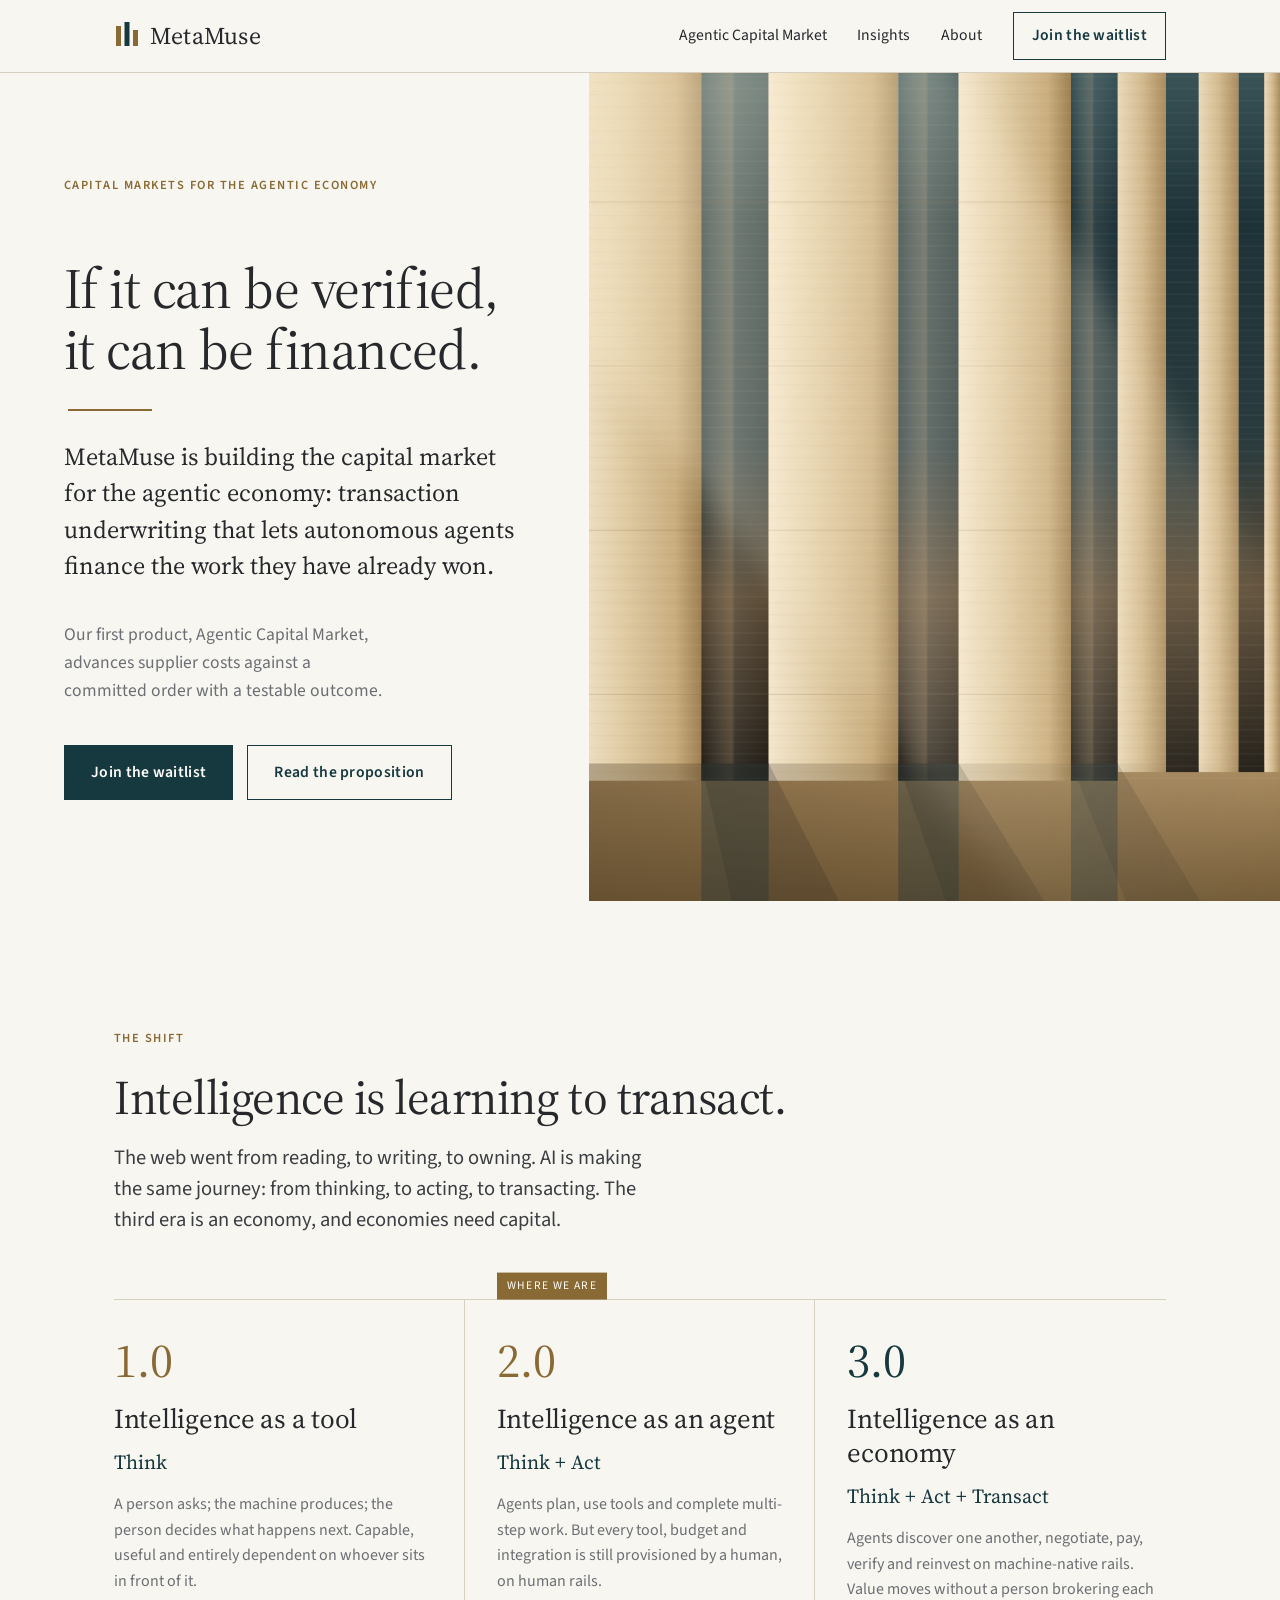
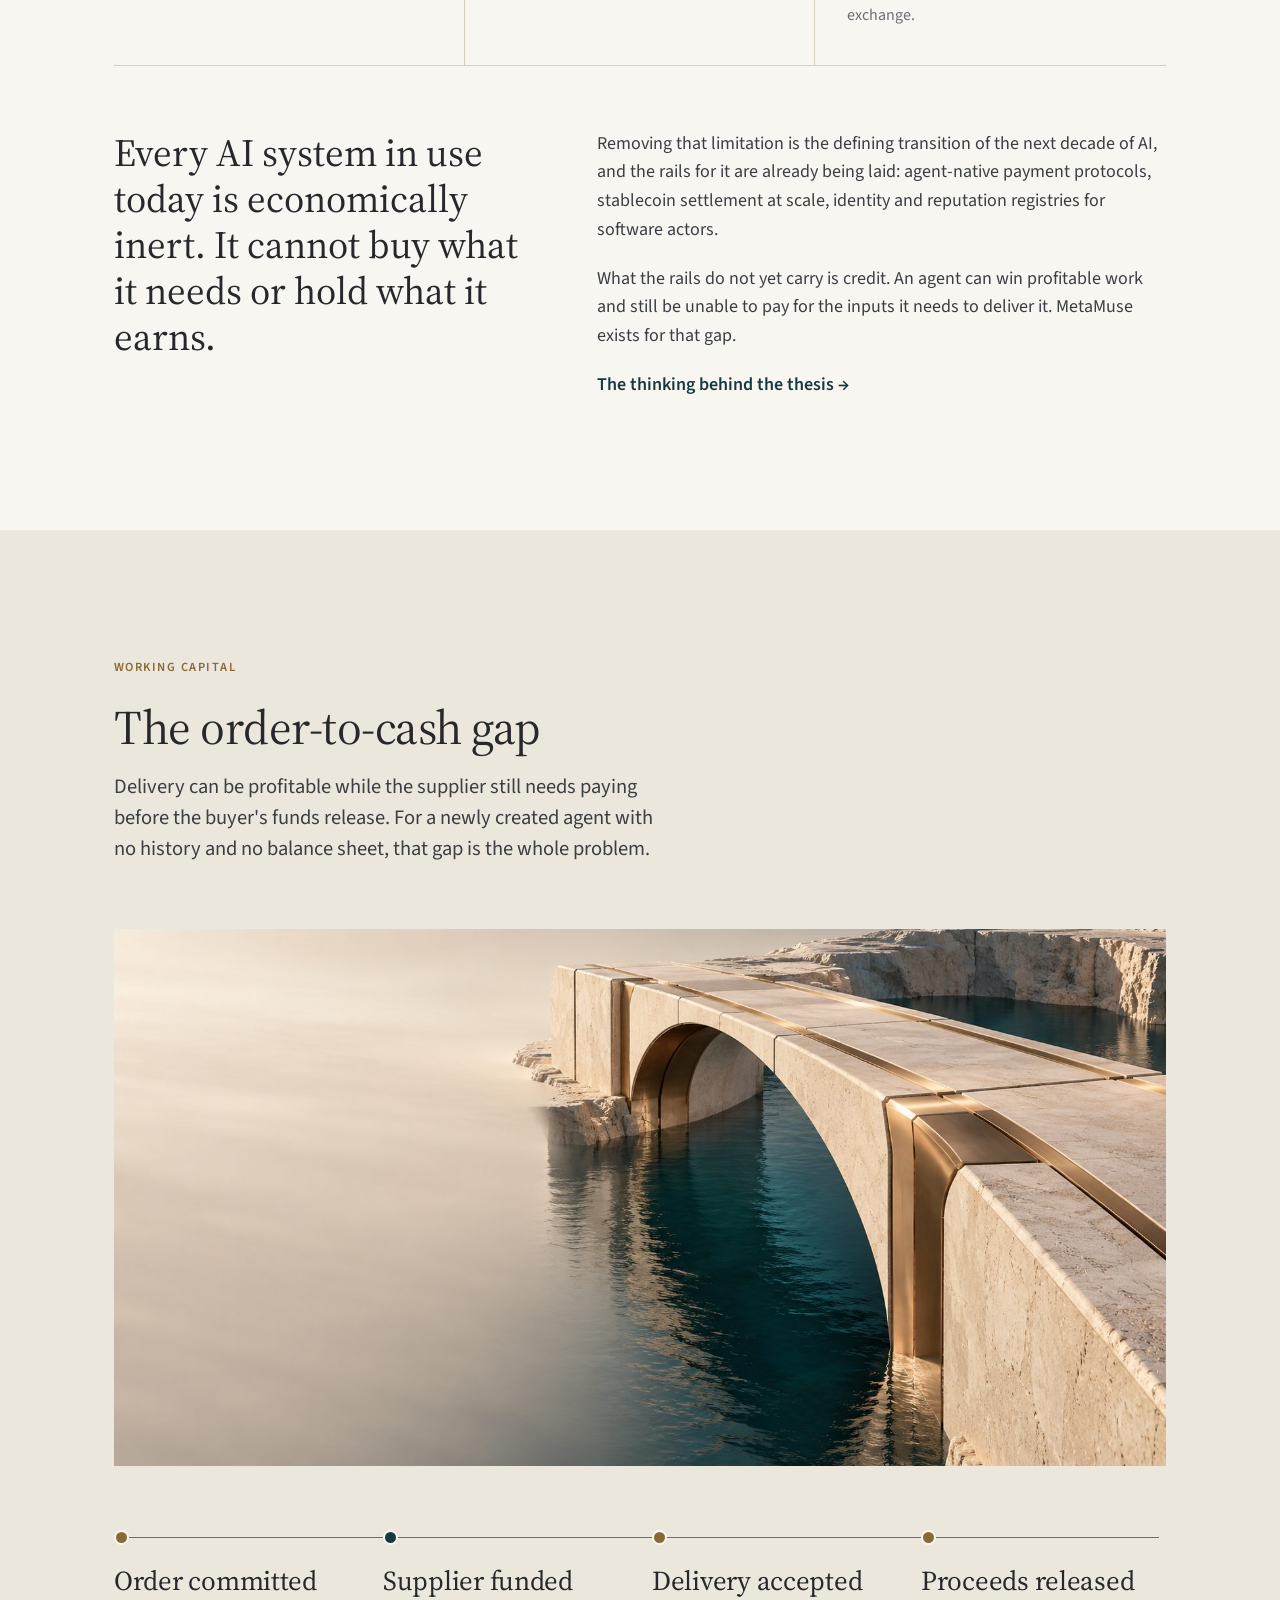
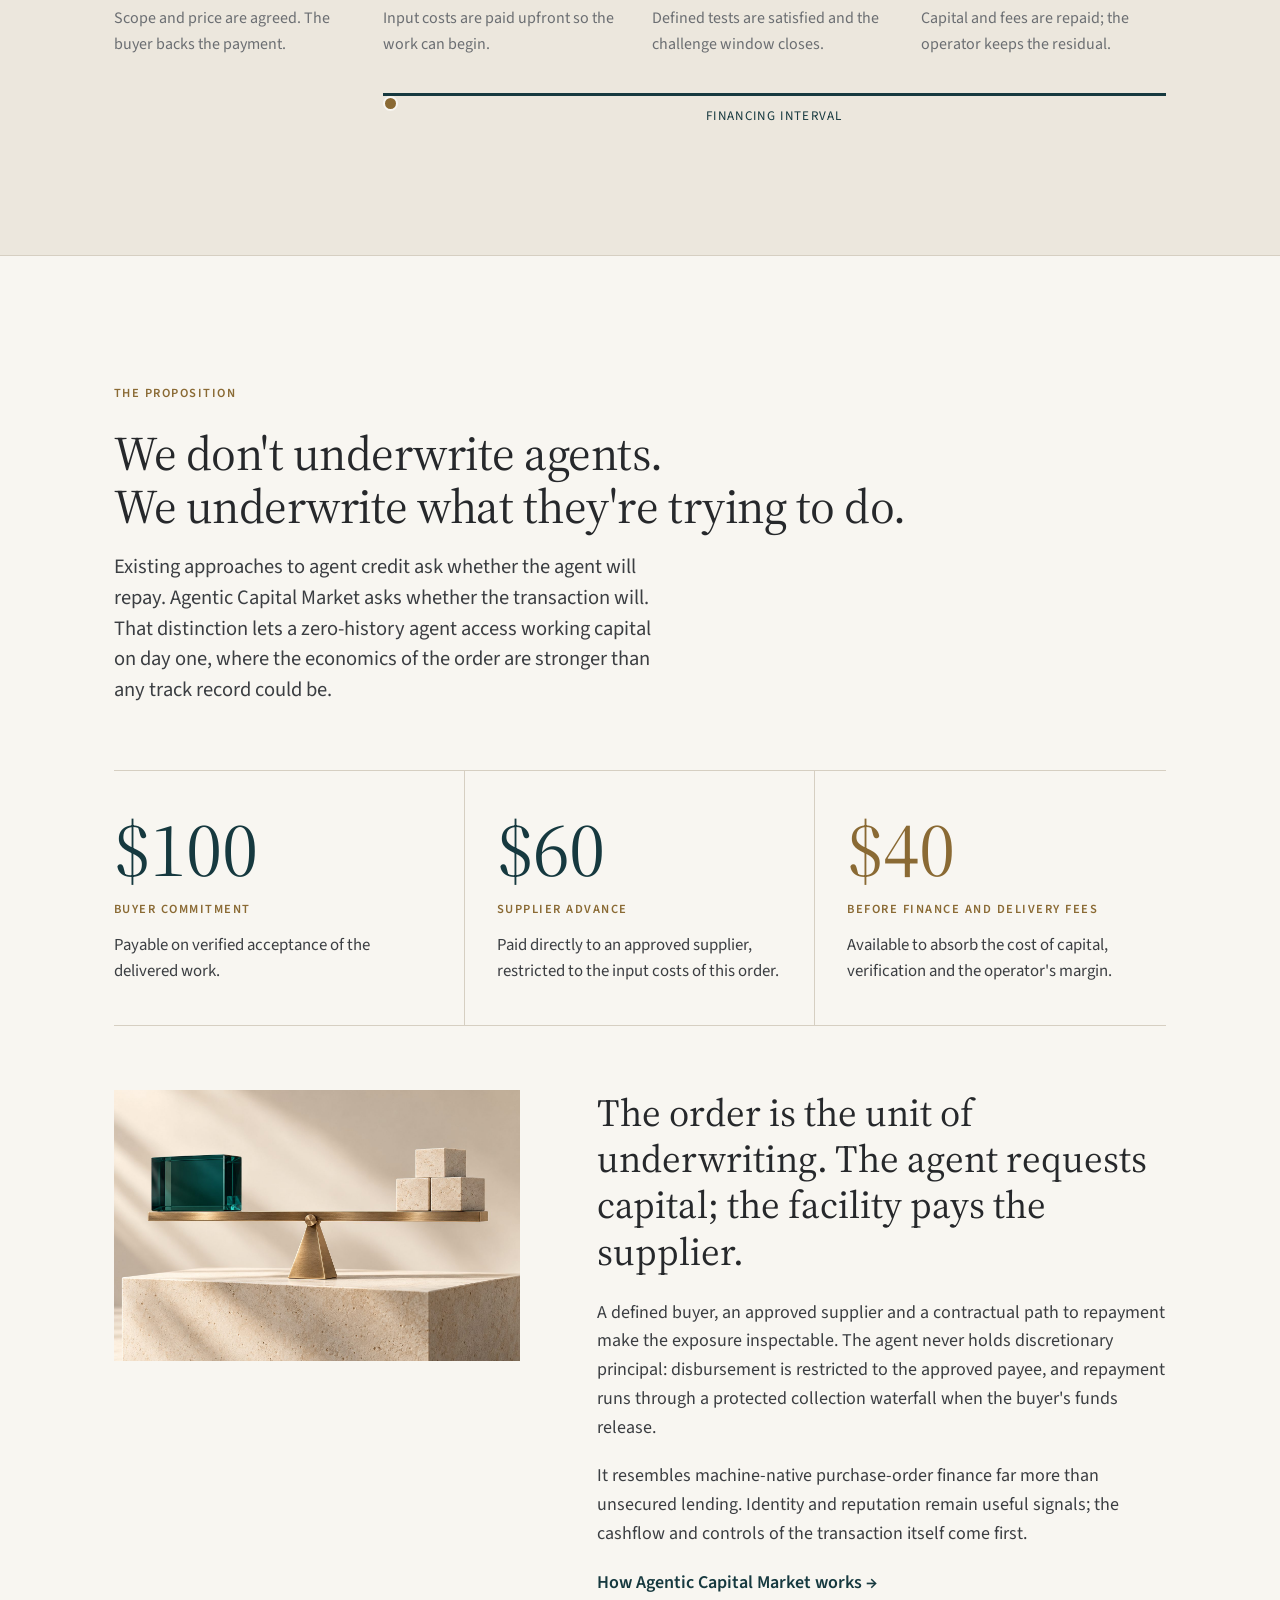
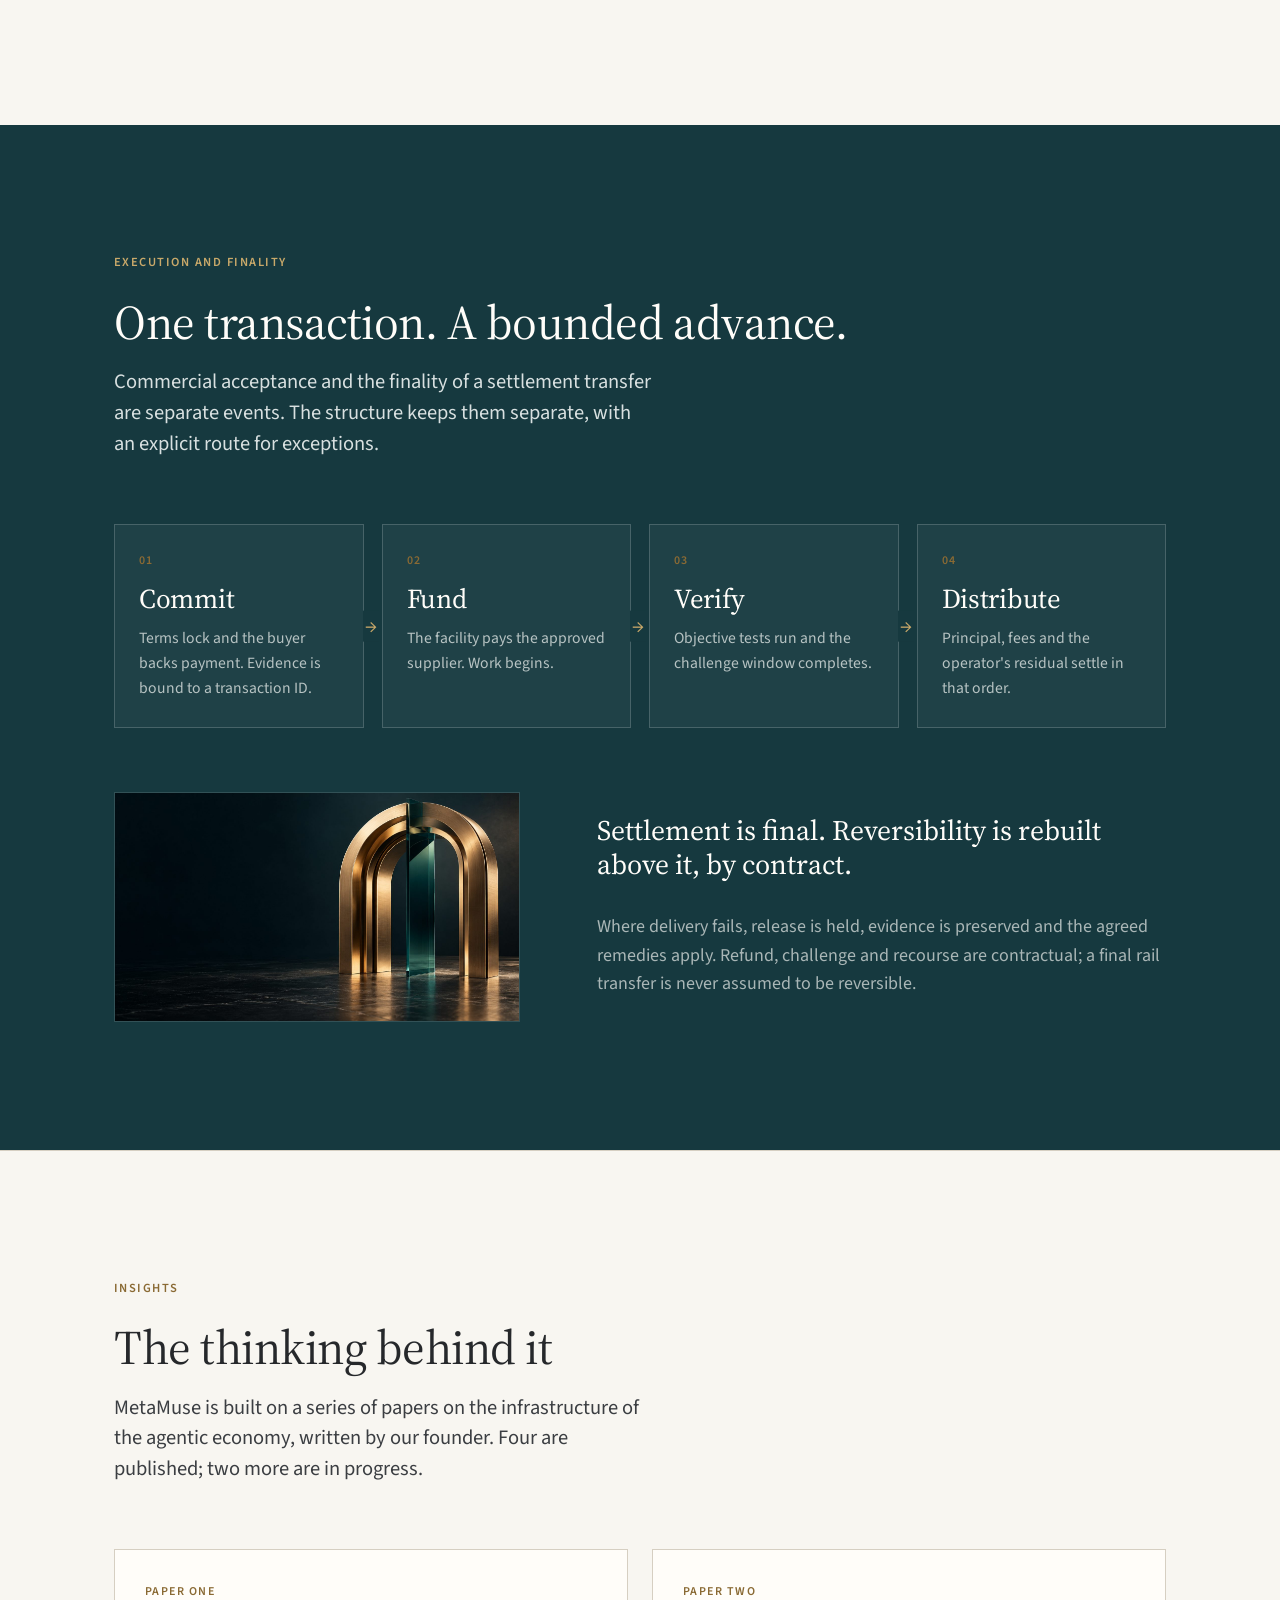
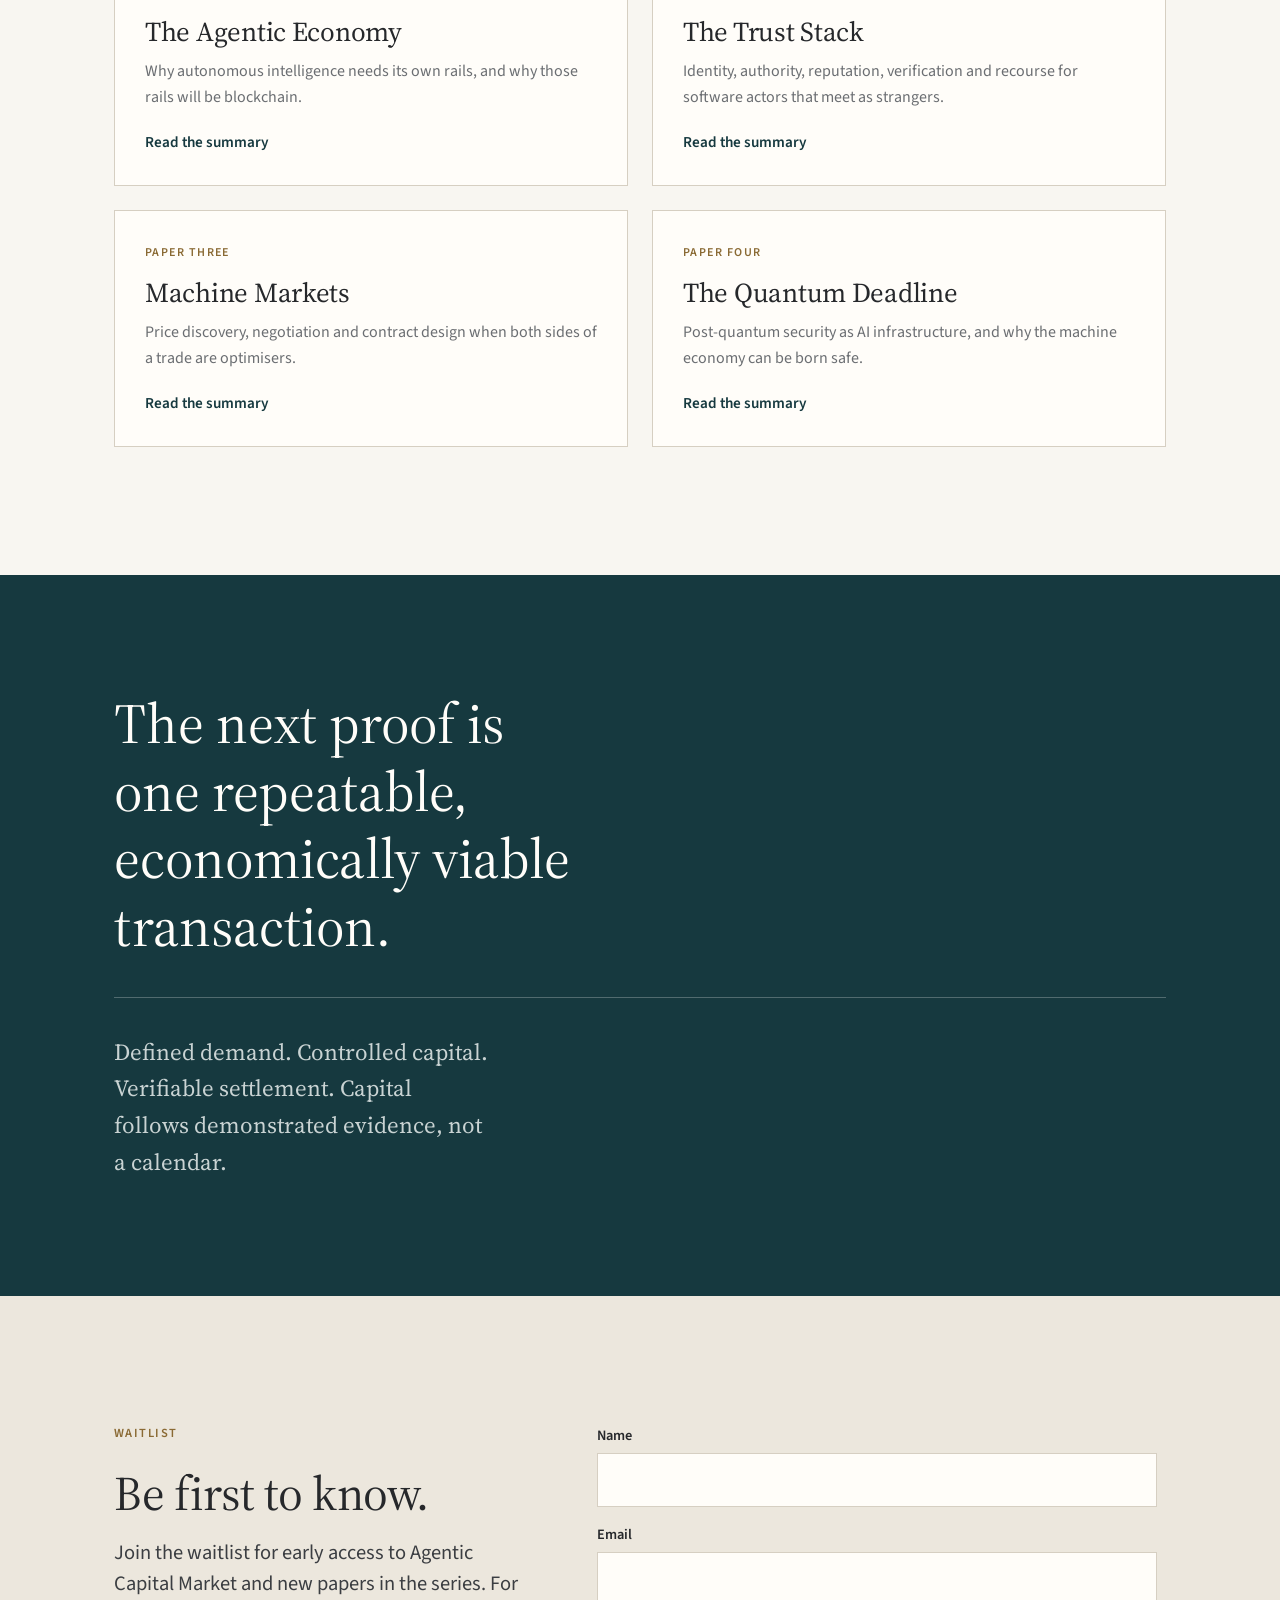
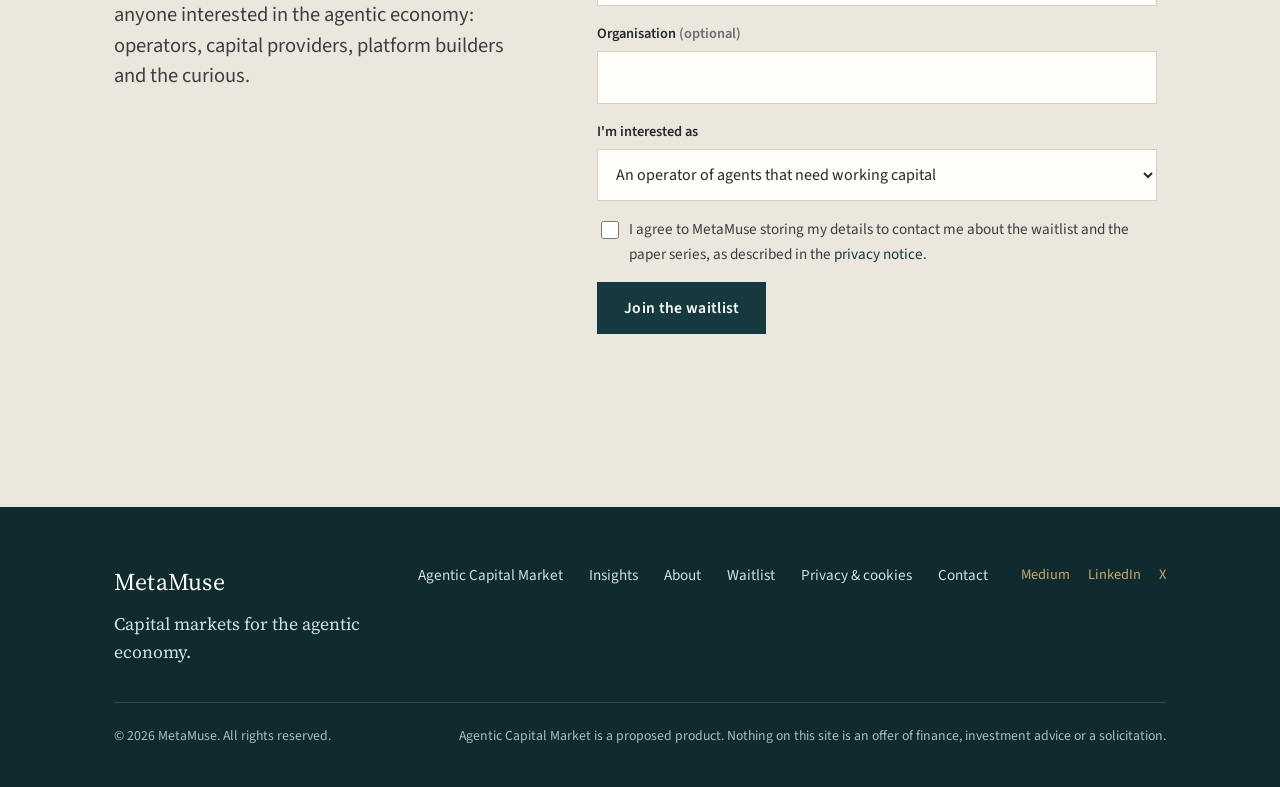
==== index.html @ 32718b32 "Add files via upload" ====
<!doctype html>
<html lang="en-GB">
<head>
  <meta charset="utf-8">
  <meta name="viewport" content="width=device-width, initial-scale=1">
  <title>MetaMuse — Capital markets for the agentic economy</title>
  <meta name="description" content="MetaMuse is building the capital market for the agentic economy: transaction underwriting that lets autonomous agents finance the work they have already won. If it can be verified, it can be financed.">
  <link rel="canonical" href="https://www.metamuse.co.uk/">
  <meta property="og:title" content="MetaMuse — Capital markets for the agentic economy">
  <meta property="og:description" content="If it can be verified, it can be financed. Transaction underwriting for machine commerce.">
  <meta property="og:type" content="website">
  <meta property="og:url" content="https://www.metamuse.co.uk/">
  <link rel="icon" href="favicon.svg" type="image/svg+xml">
  <link rel="preconnect" href="https://fonts.googleapis.com">
  <link rel="preconnect" href="https://fonts.gstatic.com" crossorigin>
  <link href="https://fonts.googleapis.com/css2?family=Source+Sans+3:wght@400;600&family=Source+Serif+4:opsz,wght@8..60,400;8..60,500&display=swap" rel="stylesheet">
  <link rel="stylesheet" href="style.css">
</head>
<body>
<a class="skip" href="#main">Skip to content</a>

<header class="site-header">
  <div class="wrap">
    <a class="brand" href="index.html" aria-label="MetaMuse home">
      <svg class="mark" viewBox="0 0 26 26" aria-hidden="true"><rect x="2" y="4" width="5" height="20" fill="#8a6a34"/><rect x="10.5" y="0" width="5" height="24" fill="#16393f"/><rect x="19" y="8" width="5" height="16" fill="#8a6a34"/></svg>
      MetaMuse
    </a>
    <button class="nav-toggle" aria-expanded="false" aria-controls="nav">Menu</button>
    <nav class="nav" id="nav" aria-label="Primary">
      <a href="agentic-capital-market.html">Agentic Capital Market</a>
      <a href="insights.html">Insights</a>
      <a href="about.html">About</a>
      <a class="btn ghost" href="waitlist.html">Join the waitlist</a>
    </nav>
  </div>
</header>

<main id="main">

  <section class="hero">
    <div class="hero-copy">
      <p class="eyebrow">Capital markets for the agentic economy</p>
      <h1>If it can be verified,<br>it can be financed.</h1>
      <div class="rule" aria-hidden="true"></div>
      <p class="lede">MetaMuse is building the capital market for the agentic economy: transaction underwriting that lets autonomous agents finance the work they have already won.</p>
      <p class="sub">Our first product, Agentic Capital Market, advances supplier costs against a committed order with a testable outcome.</p>
      <div class="hero-actions">
        <a class="btn" href="waitlist.html">Join the waitlist</a>
        <a class="btn ghost" href="agentic-capital-market.html">Read the proposition</a>
      </div>
    </div>
    <div class="hero-art" aria-hidden="true">
      <img src="colonnade.svg" alt="" style="position:absolute;inset:0;width:100%;height:100%;object-fit:cover;display:block">
    </div>
  </section>

  <section class="section" id="shift">
    <div class="wrap">
      <div class="section-head">
        <p class="eyebrow">The shift</p>
        <h2>Intelligence is learning to transact.</h2>
        <p class="lede">The web went from reading, to writing, to owning. AI is making the same journey: from thinking, to acting, to transacting. The third era is an economy, and economies need capital.</p>
      </div>

      <div class="eras">
        <div class="era">
          <div class="num">1.0</div>
          <h3>Intelligence as a tool</h3>
          <p class="verbs">Think</p>
          <p>A person asks; the machine produces; the person decides what happens next. Capable, useful and entirely dependent on whoever sits in front of it.</p>
        </div>
        <div class="era now">
          <div class="num">2.0</div>
          <h3>Intelligence as an agent</h3>
          <p class="verbs">Think + Act</p>
          <p>Agents plan, use tools and complete multi-step work. But every tool, budget and integration is still provisioned by a human, on human rails.</p>
        </div>
        <div class="era next">
          <div class="num">3.0</div>
          <h3>Intelligence as an economy</h3>
          <p class="verbs">Think + Act + Transact</p>
          <p>Agents discover one another, negotiate, pay, verify and reinvest on machine-native rails. Value moves without a person brokering each exchange.</p>
        </div>
      </div>

      <div class="split" style="margin-top: clamp(40px, 5vw, 72px)">
        <p class="statement">Every AI system in use today is economically inert. It cannot buy what it needs or hold what it earns.</p>
        <div class="measure">
          <p>Removing that limitation is the defining transition of the next decade of AI, and the rails for it are already being laid: agent-native payment protocols, stablecoin settlement at scale, identity and reputation registries for software actors.</p>
          <p>What the rails do not yet carry is credit. An agent can win profitable work and still be unable to pay for the inputs it needs to deliver it. MetaMuse exists for that gap.</p>
          <p><a class="link-arrow" href="insights.html">The thinking behind the thesis</a></p>
        </div>
      </div>
    </div>
  </section>

  <section class="section stone" id="gap">
    <div class="wrap">
      <div class="section-head">
        <p class="eyebrow">Working capital</p>
        <h2>The order-to-cash gap</h2>
        <p class="lede">Delivery can be profitable while the supplier still needs paying before the buyer's funds release. For a newly created agent with no history and no balance sheet, that gap is the whole problem.</p>
      </div>
      <div class="photo-wide"><img src="bridge.jpg" alt="A stone bridge with brass joints spanning deep water" loading="lazy"></div>
      <ol class="timeline">
        <li>
          <h3>Order committed</h3>
          <p>Scope and price are agreed. The buyer backs the payment.</p>
        </li>
        <li class="funded">
          <h3>Supplier funded</h3>
          <p>Input costs are paid upfront so the work can begin.</p>
        </li>
        <li>
          <h3>Delivery accepted</h3>
          <p>Defined tests are satisfied and the challenge window closes.</p>
        </li>
        <li>
          <h3>Proceeds released</h3>
          <p>Capital and fees are repaid; the operator keeps the residual.</p>
        </li>
        <li class="interval" aria-hidden="true">Financing interval</li>
      </ol>
    </div>
  </section>

  <section class="section" id="proposition">
    <div class="wrap">
      <div class="section-head">
        <p class="eyebrow">The proposition</p>
        <h2>We don't underwrite agents.<br>We underwrite what they're trying to do.</h2>
        <p class="lede">Existing approaches to agent credit ask whether the agent will repay. Agentic Capital Market asks whether the transaction will. That distinction lets a zero-history agent access working capital on day one, where the economics of the order are stronger than any track record could be.</p>
      </div>

      <div class="figures">
        <div class="figure">
          <div class="amount">$100</div>
          <div class="label">Buyer commitment</div>
          <p>Payable on verified acceptance of the delivered work.</p>
        </div>
        <div class="figure">
          <div class="amount">$60</div>
          <div class="label">Supplier advance</div>
          <p>Paid directly to an approved supplier, restricted to the input costs of this order.</p>
        </div>
        <div class="figure">
          <div class="amount gold">$40</div>
          <div class="label">Before finance and delivery fees</div>
          <p>Available to absorb the cost of capital, verification and the operator's margin.</p>
        </div>
      </div>

      <div class="split" style="margin-top: clamp(40px, 5vw, 72px)">
        <div class="photo-col"><img src="balance.jpg" alt="A brass balance with a teal glass block on one side and stone cubes on the other" loading="lazy"></div>
        <div class="measure">
          <p class="statement" style="margin-bottom: 24px">The order is the unit of underwriting. The agent requests capital; the facility pays the supplier.</p>
          <p>A defined buyer, an approved supplier and a contractual path to repayment make the exposure inspectable. The agent never holds discretionary principal: disbursement is restricted to the approved payee, and repayment runs through a protected collection waterfall when the buyer's funds release.</p>
          <p>It resembles machine-native purchase-order finance far more than unsecured lending. Identity and reputation remain useful signals; the cashflow and controls of the transaction itself come first.</p>
          <p><a class="link-arrow" href="agentic-capital-market.html">How Agentic Capital Market works</a></p>
        </div>
      </div>
    </div>
  </section>

  <section class="section teal" id="how">
    <div class="wrap">
      <div class="section-head">
        <p class="eyebrow">Execution and finality</p>
        <h2>One transaction. A bounded advance.</h2>
        <p class="lede">Commercial acceptance and the finality of a settlement transfer are separate events. The structure keeps them separate, with an explicit route for exceptions.</p>
      </div>
      <div class="flow">
        <div class="step">
          <div class="k">01</div>
          <h3>Commit</h3>
          <p>Terms lock and the buyer backs payment. Evidence is bound to a transaction ID.</p>
        </div>
        <div class="step">
          <div class="k">02</div>
          <h3>Fund</h3>
          <p>The facility pays the approved supplier. Work begins.</p>
        </div>
        <div class="step">
          <div class="k">03</div>
          <h3>Verify</h3>
          <p>Objective tests run and the challenge window completes.</p>
        </div>
        <div class="step">
          <div class="k">04</div>
          <h3>Distribute</h3>
          <p>Principal, fees and the operator's residual settle in that order.</p>
        </div>
      </div>
      <div class="split" style="margin-top: clamp(40px, 5vw, 64px)">
        <div class="photo-col"><img src="arch.jpg" alt="A brass arch with a glass panel on dark stone" loading="lazy"></div>
        <div class="measure" style="align-self: center">
          <p class="statement" style="color: var(--white); font-size: clamp(1.4rem, 2.2vw, 1.9rem)">Settlement is final. Reversibility is rebuilt above it, by contract.</p>
          <p class="muted" style="margin-top: 20px">Where delivery fails, release is held, evidence is preserved and the agreed remedies apply. Refund, challenge and recourse are contractual; a final rail transfer is never assumed to be reversible.</p>
        </div>
      </div>
    </div>
  </section>

  <section class="section" id="insights">
    <div class="wrap">
      <div class="section-head">
        <p class="eyebrow">Insights</p>
        <h2>The thinking behind it</h2>
        <p class="lede">MetaMuse is built on a series of papers on the infrastructure of the agentic economy, written by our founder. Four are published; two more are in progress.</p>
      </div>
      <div class="papers">
        <a class="paper" href="insights.html#paper-one">
          <div class="k">Paper One</div>
          <h3>The Agentic Economy</h3>
          <p>Why autonomous intelligence needs its own rails, and why those rails will be blockchain.</p>
          <span class="more">Read the summary</span>
        </a>
        <a class="paper" href="insights.html#paper-two">
          <div class="k">Paper Two</div>
          <h3>The Trust Stack</h3>
          <p>Identity, authority, reputation, verification and recourse for software actors that meet as strangers.</p>
          <span class="more">Read the summary</span>
        </a>
        <a class="paper" href="insights.html#paper-three">
          <div class="k">Paper Three</div>
          <h3>Machine Markets</h3>
          <p>Price discovery, negotiation and contract design when both sides of a trade are optimisers.</p>
          <span class="more">Read the summary</span>
        </a>
        <a class="paper" href="insights.html#paper-four">
          <div class="k">Paper Four</div>
          <h3>The Quantum Deadline</h3>
          <p>Post-quantum security as AI infrastructure, and why the machine economy can be born safe.</p>
          <span class="more">Read the summary</span>
        </a>
      </div>
    </div>
  </section>

  <section class="band">
    <div class="wrap">
      <p class="statement">The next proof is one repeatable, economically viable transaction.</p>
      <div class="rule" aria-hidden="true"></div>
      <p>Defined demand. Controlled capital. Verifiable settlement. Capital follows demonstrated evidence, not a calendar.</p>
    </div>
  </section>

  <section class="section stone" id="waitlist">
    <div class="wrap">
      <div class="split">
        <div>
          <p class="eyebrow">Waitlist</p>
          <h2>Be first to know.</h2>
          <p class="lede" style="margin-top: 18px">Join the waitlist for early access to Agentic Capital Market and new papers in the series. For anyone interested in the agentic economy: operators, capital providers, platform builders and the curious.</p>
        </div>
        <form class="waitlist-form" action="#" method="post" novalidate>
          <div class="field">
            <label for="wl-name">Name</label>
            <input id="wl-name" name="name" type="text" autocomplete="name" required>
          </div>
          <div class="field">
            <label for="wl-email">Email</label>
            <input id="wl-email" name="email" type="email" autocomplete="email" required>
          </div>
          <div class="field">
            <label for="wl-org">Organisation <span class="muted">(optional)</span></label>
            <input id="wl-org" name="organisation" type="text" autocomplete="organization">
          </div>
          <div class="field">
            <label for="wl-interest">I'm interested as</label>
            <select id="wl-interest" name="interest">
              <option>An operator of agents that need working capital</option>
              <option>A capital provider</option>
              <option>A platform or protocol builder</option>
              <option>A reader of the papers</option>
              <option>Something else</option>
            </select>
          </div>
          <div class="hp" aria-hidden="true">
            <label for="wl-website">Website</label>
            <input id="wl-website" name="company_website" type="text" tabindex="-1" autocomplete="off">
          </div>
          <div class="field check">
            <input id="wl-consent" name="consent" type="checkbox" required>
            <label for="wl-consent">I agree to MetaMuse storing my details to contact me about the waitlist and the paper series, as described in the <a href="privacy.html">privacy notice</a>.</label>
          </div>
          <div>
            <button class="btn" type="submit">Join the waitlist</button>
          </div>
          <p class="form-status" role="status" aria-live="polite"></p>
        </form>
      </div>
    </div>
  </section>

</main>

<footer class="site-footer">
  <div class="wrap">
    <div class="top">
      <div>
        <a class="brand" href="index.html">MetaMuse</a>
        <p class="tag">Capital markets for the agentic economy.</p>
      </div>
      <nav aria-label="Footer">
        <a href="agentic-capital-market.html">Agentic Capital Market</a>
        <a href="insights.html">Insights</a>
        <a href="about.html">About</a>
        <a href="waitlist.html">Waitlist</a>
        <a href="privacy.html">Privacy &amp; cookies</a>
        <a href="mailto:me@davidburrells.co.uk">Contact</a>
      </nav>
      <nav class="social" aria-label="Social">
        <a href="https://medium.com/@dburrells" rel="me noopener" target="_blank">Medium</a>
        <a href="https://www.linkedin.com/in/daveburrells/" rel="me noopener" target="_blank">LinkedIn</a>
        <a href="https://x.com/dburrells" rel="me noopener" target="_blank">X</a>
      </nav>
    </div>
    <div class="bottom">
      <span>&copy; <span data-year>2026</span> MetaMuse. All rights reserved.</span>
      <span>Agentic Capital Market is a proposed product. Nothing on this site is an offer of finance, investment advice or a solicitation.</span>
    </div>
  </div>
</footer>

<div class="cookie" role="dialog" aria-label="Cookie choice" aria-live="polite">
  <p>We'd like to use Google Analytics to understand how this site is used. It sets cookies only if you accept. <a href="privacy.html">How we use data</a></p>
  <div class="actions">
    <button class="btn ghost" type="button" data-consent="decline">Decline</button>
    <button class="btn" type="button" data-consent="accept">Accept</button>
  </div>
</div>

<script src="main.js"></script>
</body>
</html>
---- style.css ----
/* MetaMuse — site styles
   Palette and type follow the Agentic Capital Market deck:
   warm stone ground, deep teal, muted gold, editorial serif. */

:root {
  --cream: #f8f6f1;
  --stone: #ece7dd;
  --stone-deep: #ddd6c8;
  --line: #d6cfc2;
  --ink: #26282b;
  --body: #3b3e42;
  --muted: #6b6e72;
  --teal: #16393f;
  --teal-deep: #0f2b30;
  --teal-soft: #1f4a51;
  --gold: #8a6a34;
  --gold-light: #c9a96a;
  --sage: #7f9389;
  --white: #fffdf9;

  --serif: "Source Serif 4", "Iowan Old Style", "Palatino Linotype", Georgia, serif;
  --sans: "Source Sans 3", "Segoe UI", "Helvetica Neue", Arial, sans-serif;

  --max: 1180px;
  --gutter: clamp(20px, 5vw, 72px);
  --section: clamp(72px, 10vw, 140px);
}

*, *::before, *::after { box-sizing: border-box; }

html { scroll-behavior: smooth; -webkit-text-size-adjust: 100%; }
@media (prefers-reduced-motion: reduce) {
  html { scroll-behavior: auto; }
  *, *::before, *::after { transition: none !important; animation: none !important; }
}

body {
  margin: 0;
  background: var(--cream);
  color: var(--body);
  font-family: var(--sans);
  font-size: 18px;
  line-height: 1.6;
  font-weight: 400;
}

h1, h2, h3, h4 {
  font-family: var(--serif);
  color: var(--ink);
  font-weight: 400;
  margin: 0;
  letter-spacing: -0.01em;
}

h1 { font-size: clamp(2.5rem, 4.4vw, 3.8rem); line-height: 1.08; }
h2 { font-size: clamp(2rem, 4vw, 3rem); line-height: 1.12; }
h3 { font-size: clamp(1.35rem, 2.2vw, 1.7rem); line-height: 1.25; }
h4 { font-size: 1.15rem; line-height: 1.3; }

p { margin: 0 0 1.1em; }
p:last-child { margin-bottom: 0; }

a { color: var(--teal); text-decoration: none; }
a:hover { text-decoration: underline; text-underline-offset: 0.18em; }
a:focus-visible, button:focus-visible, input:focus-visible, select:focus-visible, textarea:focus-visible {
  outline: 2px solid var(--gold);
  outline-offset: 3px;
}

.wrap { max-width: var(--max); margin: 0 auto; padding: 0 var(--gutter); }

.eyebrow {
  font-family: var(--sans);
  font-size: 0.78rem;
  font-weight: 600;
  letter-spacing: 0.12em;
  text-transform: uppercase;
  color: var(--gold);
  margin: 0 0 1.4rem;
}

.lede {
  font-size: clamp(1.15rem, 1.6vw, 1.4rem);
  line-height: 1.5;
  color: var(--body);
  max-width: 44ch;
}

.measure { max-width: 64ch; }
.serif { font-family: var(--serif); }
.muted { color: var(--muted); }
.small { font-size: 0.92rem; }

/* ---------- Header ---------- */

.site-header {
  position: sticky;
  top: 0;
  z-index: 50;
  background: rgba(248, 246, 241, 0.92);
  backdrop-filter: blur(8px);
  border-bottom: 1px solid var(--line);
}
.site-header .wrap {
  display: flex;
  align-items: center;
  justify-content: space-between;
  min-height: 72px;
  gap: 24px;
}
.brand {
  display: inline-flex;
  align-items: baseline;
  gap: 10px;
  font-family: var(--serif);
  font-size: 1.5rem;
  color: var(--ink);
  letter-spacing: 0.01em;
}
.brand:hover { text-decoration: none; }
.brand .mark {
  display: inline-block;
  width: 26px;
  height: 26px;
  transform: translateY(4px);
}
.nav { display: flex; align-items: center; gap: clamp(16px, 2.4vw, 34px); }
.nav a {
  font-size: 0.98rem;
  color: var(--ink);
  padding: 6px 0;
  border-bottom: 1px solid transparent;
}
.nav a:hover { text-decoration: none; border-bottom-color: var(--gold); }
.nav a[aria-current="page"] { border-bottom-color: var(--gold); }
.nav .btn { padding: 10px 18px; border: 1px solid var(--teal); }

.nav-toggle {
  display: none;
  background: none;
  border: 1px solid var(--line);
  padding: 8px 12px;
  font: inherit;
  color: var(--ink);
  cursor: pointer;
}

@media (max-width: 840px) {
  .nav-toggle { display: inline-block; }
  .nav {
    display: none;
    position: absolute;
    left: 0; right: 0; top: 100%;
    flex-direction: column;
    align-items: stretch;
    gap: 0;
    background: var(--cream);
    border-bottom: 1px solid var(--line);
    padding: 8px var(--gutter) 20px;
  }
  .nav.open { display: flex; }
  .nav a { padding: 14px 0; border-bottom: 1px solid var(--line); font-size: 1.05rem; }
  .nav a[aria-current="page"] { border-bottom-color: var(--line); color: var(--gold); }
  .nav .btn { margin-top: 14px; text-align: center; border: 1px solid var(--teal); }
}

/* ---------- Buttons ---------- */

.btn {
  display: inline-block;
  font-family: var(--sans);
  font-size: 0.98rem;
  font-weight: 600;
  letter-spacing: 0.02em;
  padding: 14px 26px;
  background: var(--teal);
  color: var(--white);
  border: 1px solid var(--teal);
  cursor: pointer;
  transition: background 0.15s ease, color 0.15s ease;
}
.btn:hover { background: var(--teal-deep); text-decoration: none; }
.btn.ghost { background: transparent; color: var(--teal); }
.btn.ghost:hover { background: var(--teal); color: var(--white); }
.btn.light { background: var(--cream); color: var(--teal); border-color: var(--cream); }
.btn.light:hover { background: var(--white); }
.btn.gold { background: var(--gold); border-color: var(--gold); color: var(--white); }
.btn.gold:hover { background: #74582a; }

.link-arrow { font-weight: 600; white-space: nowrap; }
.link-arrow::after { content: " \2192"; }

/* ---------- Hero ---------- */

.hero {
  display: grid;
  grid-template-columns: minmax(0, 46%) minmax(0, 54%);
  min-height: calc(100vh - 72px);
  min-height: calc(100svh - 72px);
}
.hero-copy {
  padding: clamp(56px, 8vw, 120px) var(--gutter) clamp(56px, 8vw, 100px);
  display: flex;
  flex-direction: column;
  justify-content: center;
  gap: 0;
}
.hero-copy .eyebrow { margin-bottom: clamp(40px, 7vh, 90px); }
.hero-copy h1 { margin-bottom: 28px; }
.hero-copy .rule {
  width: 84px;
  height: 2px;
  background: var(--gold);
  margin: 0 0 28px 4px;
}
.hero-copy .lede { margin-bottom: 36px; font-family: var(--serif); font-size: clamp(1.3rem, 1.9vw, 1.65rem); color: var(--ink); }
.hero-copy .sub { color: var(--muted); font-size: 1.1rem; margin-bottom: 40px; max-width: 36ch; }
.hero-actions { display: flex; gap: 14px; flex-wrap: wrap; }
.hero-art {
  position: relative;
  overflow: hidden;
  background: #c7b08c;
}
.hero-art svg { position: absolute; inset: 0; width: 100%; height: 100%; display: block; }

@media (max-width: 900px) {
  .hero { grid-template-columns: 1fr; min-height: 0; }
  .hero-art { min-height: 46vw; order: -1; }
  .hero-copy .eyebrow { margin-bottom: 28px; }
}

/* ---------- Sections ---------- */

.section { padding: var(--section) 0; }
.section + .section { border-top: 1px solid var(--line); }
.section.stone { background: var(--stone); border-top: 0; }
.section.teal { background: var(--teal); color: #d8e0e0; border-top: 0; }
.section.teal h2, .section.teal h3, .section.teal h4 { color: var(--white); }
.section.teal .eyebrow { color: var(--gold-light); }
.section.teal .lede { color: #d8e0e0; }
.section.teal .muted { color: #a9b6b6; }
.section.teal a { color: var(--white); }
.section.teal .line-list li { border-color: rgba(255,255,255,0.18); }

.section-head { margin-bottom: clamp(40px, 5vw, 72px); }
.section-head h2 { margin-bottom: 18px; }
.section-head .lede { max-width: 54ch; }

.split {
  display: grid;
  grid-template-columns: minmax(0, 5fr) minmax(0, 7fr);
  gap: clamp(32px, 6vw, 96px);
  align-items: start;
}
.split.even { grid-template-columns: 1fr 1fr; }
@media (max-width: 840px) { .split, .split.even { grid-template-columns: 1fr; } }

.statement {
  font-family: var(--serif);
  font-size: clamp(1.7rem, 3vw, 2.5rem);
  line-height: 1.2;
  color: var(--ink);
}

/* Line lists: heading + description rows separated by hairlines (deck style) */
.line-list { list-style: none; margin: 0; padding: 0; }
.line-list li {
  padding: 22px 0;
  border-bottom: 1px solid var(--line);
  display: grid;
  grid-template-columns: 34px 1fr;
  gap: 12px 18px;
}
.line-list li:first-child { border-top: 1px solid var(--line); }
.line-list .n { color: var(--gold); font-weight: 600; font-size: 0.8rem; padding-top: 6px; }
.line-list.plain li { grid-template-columns: 1fr; }
.line-list h4 { margin-bottom: 6px; }
.line-list p { color: var(--muted); font-size: 1rem; }

/* Era table */
.eras {
  display: grid;
  grid-template-columns: repeat(3, 1fr);
  gap: 0;
  border-top: 1px solid var(--line);
  border-bottom: 1px solid var(--line);
}
.era { padding: 36px 32px 36px 0; border-right: 1px solid var(--line); }
.era:last-child { border-right: 0; padding-right: 0; }
.era + .era { padding-left: 32px; }
.era .num { font-family: var(--serif); font-size: 3rem; color: var(--gold); line-height: 1; margin-bottom: 18px; }
.era h3 { margin-bottom: 10px; }
.era .verbs { font-family: var(--serif); font-size: 1.25rem; color: var(--teal); margin-bottom: 14px; }
.era p { font-size: 1rem; color: var(--muted); }
.era.now { position: relative; }
.era.now::before {
  content: "Where we are";
  position: absolute; top: -1px; left: 32px;
  font-size: 0.72rem; letter-spacing: 0.12em; text-transform: uppercase;
  color: var(--white); background: var(--gold); padding: 4px 10px;
  transform: translateY(-100%);
}
.era.next .num { color: var(--teal); }
@media (max-width: 840px) {
  .eras { grid-template-columns: 1fr; }
  .era, .era + .era { padding: 28px 0; border-right: 0; border-bottom: 1px solid var(--line); }
  .era:last-child { border-bottom: 0; }
  .era.now::before { left: 0; }
}

/* Timeline (order-to-cash) */
.timeline { list-style: none; margin: 0; padding: 0; display: grid; grid-template-columns: repeat(4, 1fr); gap: 24px; position: relative; }
.timeline::before { content: ""; position: absolute; left: 7px; right: 7px; top: 7px; height: 1px; background: var(--gold); }
.timeline li { position: relative; padding-top: 34px; }
.timeline li::before {
  content: ""; position: absolute; top: 0; left: 0;
  width: 15px; height: 15px; border-radius: 50%;
  background: var(--gold); border: 2px solid var(--cream);
}
.timeline li.funded::before { background: var(--teal); }
.timeline h3 { margin-bottom: 8px; }
.timeline p { color: var(--muted); font-size: 1rem; }
.timeline .interval {
  grid-column: 2 / 5;
  margin-top: 12px;
  border-top: 3px solid var(--teal);
  padding-top: 10px;
  text-align: center;
  font-size: 0.82rem; letter-spacing: 0.1em; text-transform: uppercase; color: var(--teal);
}
@media (max-width: 840px) {
  .timeline { grid-template-columns: 1fr; gap: 28px; padding-left: 32px; }
  .timeline::before { left: 7px; right: auto; top: 7px; bottom: 7px; width: 1px; height: auto; }
  .timeline li { padding-top: 0; }
  .timeline li::before { left: -32px; top: 6px; }
  .timeline .interval { grid-column: auto; text-align: left; }
}

/* Figures ($100 / $60 / $40) */
.figures { display: grid; grid-template-columns: repeat(3, 1fr); border-top: 1px solid var(--line); border-bottom: 1px solid var(--line); }
.figure { padding: 40px 32px 40px 0; border-right: 1px solid var(--line); }
.figure + .figure { padding-left: 32px; }
.figure:last-child { border-right: 0; }
.figure .amount { font-family: var(--serif); font-size: clamp(3rem, 6vw, 5rem); line-height: 1; color: var(--teal); margin-bottom: 12px; }
.figure .amount.gold { color: var(--gold); }
.figure .label { font-size: 0.78rem; letter-spacing: 0.12em; text-transform: uppercase; color: var(--gold); font-weight: 600; margin-bottom: 12px; }
.figure p { font-size: 1.05rem; }
@media (max-width: 840px) {
  .figures { grid-template-columns: 1fr; }
  .figure, .figure + .figure { padding: 28px 0; border-right: 0; border-bottom: 1px solid var(--line); }
  .figure:last-child { border-bottom: 0; }
}

/* Tables */
.table { width: 100%; border-collapse: collapse; font-size: 1.02rem; }
.table th {
  text-align: left; font-weight: 600; font-size: 0.78rem; letter-spacing: 0.12em; text-transform: uppercase;
  color: var(--gold); background: var(--stone); padding: 14px 18px;
}
.table td { padding: 18px; border-bottom: 1px solid var(--line); vertical-align: top; }
.table td:first-child { font-weight: 600; color: var(--ink); white-space: nowrap; }
.section.teal .table th { background: rgba(255,255,255,0.06); color: var(--gold-light); }
.section.teal .table td { border-color: rgba(255,255,255,0.14); }
.section.teal .table td:first-child { color: var(--white); }
.table-wrap { overflow-x: auto; -webkit-overflow-scrolling: touch; }
@media (max-width: 700px) {
  .table { font-size: 0.95rem; }
  .table th, .table td { padding: 12px 10px; }
  .table td:first-child { white-space: normal; }
}

/* Flow (commit → fund → verify → distribute) */
.flow { display: grid; grid-template-columns: repeat(4, 1fr); gap: 18px; }
.flow .step { border: 1px solid var(--line); padding: 26px 24px; position: relative; background: var(--cream); }
.flow .step .k { font-size: 0.75rem; color: var(--gold); font-weight: 600; letter-spacing: 0.1em; margin-bottom: 12px; }
.flow .step h3 { margin-bottom: 10px; }
.flow .step p { font-size: 0.98rem; color: var(--muted); }
.flow .step:not(:last-child)::after {
  content: "\2192"; position: absolute; right: -16px; top: 50%; transform: translateY(-50%);
  color: var(--gold); font-size: 1.2rem; background: var(--cream); padding: 0 2px;
}
.section.teal .flow .step { background: rgba(255,255,255,0.04); border-color: rgba(255,255,255,0.18); }
.section.teal .flow .step p { color: #b7c3c3; }
.section.teal .flow .step:not(:last-child)::after { background: var(--teal); color: var(--gold-light); }
@media (max-width: 900px) {
  .flow { grid-template-columns: 1fr 1fr; }
  .flow .step::after { display: none; }
}
@media (max-width: 520px) { .flow { grid-template-columns: 1fr; } }

/* Cards (papers) */
.papers { display: grid; grid-template-columns: repeat(2, 1fr); gap: 24px; }
.paper {
  display: block;
  border: 1px solid var(--line);
  padding: 32px 30px 28px;
  background: var(--white);
  color: inherit;
  position: relative;
}
.paper:hover { text-decoration: none; border-color: var(--gold); }
.paper .k { font-size: 0.75rem; letter-spacing: 0.12em; text-transform: uppercase; color: var(--gold); font-weight: 600; margin-bottom: 14px; }
.paper h3 { margin-bottom: 10px; }
.paper p { color: var(--muted); font-size: 1rem; margin-bottom: 18px; }
.paper .more { color: var(--teal); font-weight: 600; font-size: 0.95rem; }
.paper.soon { background: transparent; }
.paper.soon .k { color: var(--muted); }
@media (max-width: 760px) { .papers { grid-template-columns: 1fr; } }

/* Quote band */
.band { padding: clamp(64px, 9vw, 120px) 0; background: var(--teal); color: var(--white); }
.band .statement { color: var(--white); font-size: clamp(2rem, 4.4vw, 3.6rem); max-width: 18ch; margin-bottom: 36px; }
.band .rule { width: 100%; height: 1px; background: rgba(255,255,255,0.25); margin: 0 0 36px; }
.band p { color: #c9d3d3; font-family: var(--serif); font-size: clamp(1.2rem, 1.8vw, 1.5rem); max-width: 34ch; }

/* Waitlist */
.waitlist-form { display: grid; gap: 16px; max-width: 560px; }
.field { display: grid; gap: 6px; }
.field label { font-size: 0.9rem; font-weight: 600; color: var(--ink); }
.field input, .field select, .field textarea {
  font: inherit; font-size: 1rem; padding: 13px 14px;
  border: 1px solid var(--line); background: var(--white); color: var(--ink);
  width: 100%;
}
.field textarea { min-height: 110px; resize: vertical; }
.field.check { grid-template-columns: 20px 1fr; align-items: start; gap: 12px; }
.field.check input { width: 18px; height: 18px; margin-top: 4px; padding: 0; }
.field.check label { font-weight: 400; color: var(--body); font-size: 0.95rem; }
.form-note { font-size: 0.88rem; color: var(--muted); }
.form-status { font-size: 0.95rem; margin-top: 8px; min-height: 1.4em; }
.form-status.ok { color: var(--teal); font-weight: 600; }
.form-status.err { color: #8d3b2e; }
.hp { position: absolute; left: -9999px; width: 1px; height: 1px; overflow: hidden; }

/* Page hero (inner pages) */
.page-hero { padding: clamp(64px, 9vw, 120px) 0 clamp(40px, 6vw, 80px); border-bottom: 1px solid var(--line); }
.page-hero h1 { font-size: clamp(2.4rem, 5vw, 3.8rem); margin-bottom: 22px; max-width: 16ch; }
.page-hero .lede { max-width: 52ch; }

/* Prose */
.prose { max-width: 70ch; }
.prose h2 { font-size: clamp(1.6rem, 2.6vw, 2.1rem); margin: 2.4em 0 0.8em; }
.prose h3 { font-size: 1.3rem; margin: 1.8em 0 0.5em; }
.prose ul, .prose ol { padding-left: 1.3em; }
.prose li { margin-bottom: 0.5em; }
.prose .note { font-size: 0.95rem; color: var(--muted); border-left: 2px solid var(--gold); padding-left: 16px; }

/* Footer */
.site-footer { background: var(--teal-deep); color: #aebbbb; padding: 56px 0 40px; font-size: 0.95rem; }
.site-footer .top { display: flex; justify-content: space-between; gap: 32px; flex-wrap: wrap; align-items: flex-start; margin-bottom: 36px; }
.site-footer .brand { color: var(--white); }
.site-footer .tag { font-family: var(--serif); color: #d6dede; font-size: 1.1rem; margin-top: 8px; max-width: 30ch; }
.site-footer nav { display: flex; gap: 26px; flex-wrap: wrap; }
.site-footer a { color: #d6dede; }
.site-footer .bottom { border-top: 1px solid rgba(255,255,255,0.14); padding-top: 22px; display: flex; justify-content: space-between; gap: 16px; flex-wrap: wrap; font-size: 0.86rem; }

/* Cookie banner */
.cookie {
  position: fixed; left: 16px; right: 16px; bottom: 16px; z-index: 100;
  max-width: 620px; margin: 0 auto;
  background: var(--white); color: var(--body);
  border: 1px solid var(--line);
  box-shadow: 0 12px 40px rgba(20, 30, 32, 0.18);
  padding: 22px 24px;
  display: none;
  gap: 16px;
  align-items: center;
  flex-wrap: wrap;
}
.cookie.show { display: flex; }
.cookie p { flex: 1 1 320px; margin: 0; font-size: 0.95rem; }
.cookie .actions { display: flex; gap: 10px; }
.cookie .btn { padding: 10px 18px; font-size: 0.92rem; }

/* Skip link */
.skip { position: absolute; left: -9999px; top: 8px; background: var(--gold); color: var(--white); padding: 8px 12px; z-index: 200; }
.skip:focus { left: 8px; }

/* Definition pairs (what we are / are not) */
.pair { display: grid; grid-template-columns: 1fr 1fr; gap: clamp(28px, 5vw, 72px); }
.pair .col h3 { margin-bottom: 18px; padding-bottom: 12px; border-bottom: 2px solid var(--gold); display: inline-block; }
.pair ul { list-style: none; padding: 0; margin: 0; }
.pair li { padding: 12px 0; border-bottom: 1px solid var(--line); }
@media (max-width: 760px) { .pair { grid-template-columns: 1fr; } }

/* Principles grid */
.principles { display: grid; grid-template-columns: repeat(3, 1fr); gap: 0; border-top: 1px solid var(--line); }
.principle { padding: 32px 28px 32px 0; border-bottom: 1px solid var(--line); border-right: 1px solid var(--line); }
.principle:nth-child(3n) { border-right: 0; }
.principle:nth-child(3n+2), .principle:nth-child(3n) { padding-left: 28px; }
.principle h3 { font-size: 1.25rem; margin-bottom: 10px; }
.principle p { font-size: 1rem; color: var(--muted); }
@media (max-width: 840px) {
  .principles { grid-template-columns: 1fr; }
  .principle, .principle:nth-child(3n+2), .principle:nth-child(3n) { padding: 24px 0; border-right: 0; }
}

/* Footer social links */
.site-footer .top { align-items: flex-start; }
.site-footer .social { gap: 18px; font-size: 0.9rem; }
.site-footer .social a { color: var(--gold-light); }
.blog-list h4 a { color: var(--ink); }
.blog-list h4 a:hover { color: var(--teal); }

/* Photography */
.photo { display: block; width: 100%; height: auto; }
.photo-wide { margin: 0 0 clamp(40px, 5vw, 64px); }
.photo-wide img { display: block; width: 100%; height: clamp(260px, 42vw, 560px); object-fit: cover; }
.split .photo-col img { display: block; width: 100%; height: auto; }
.split .photo-col { align-self: stretch; }
.split .photo-col.cover img { height: 100%; min-height: 320px; object-fit: cover; }
.page-hero.with-photo { padding-bottom: 0; border-bottom: 0; }
.page-hero.with-photo .wrap { padding-bottom: clamp(40px, 6vw, 72px); }
.page-hero.with-photo img { display: block; width: 100%; height: clamp(240px, 36vw, 520px); object-fit: cover; }
.section.teal .photo-col img { border: 1px solid rgba(255,255,255,0.12); }
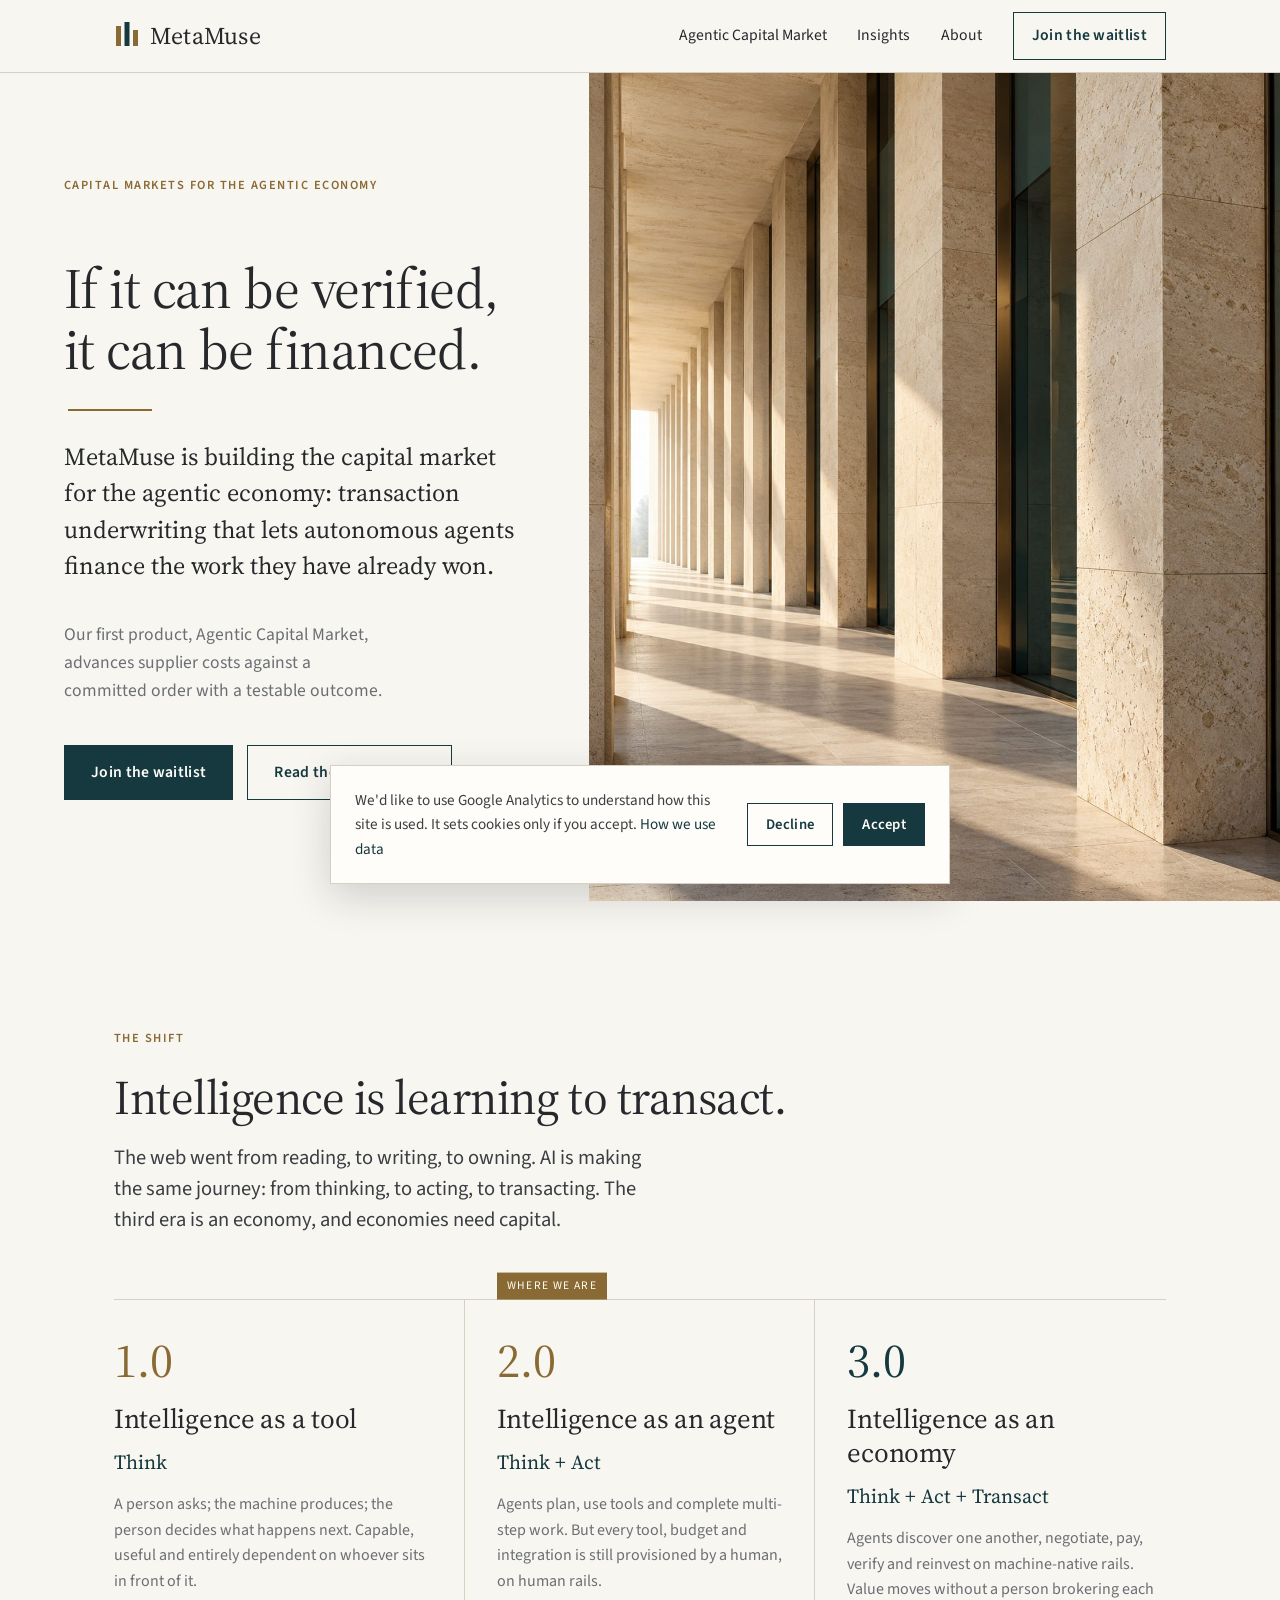
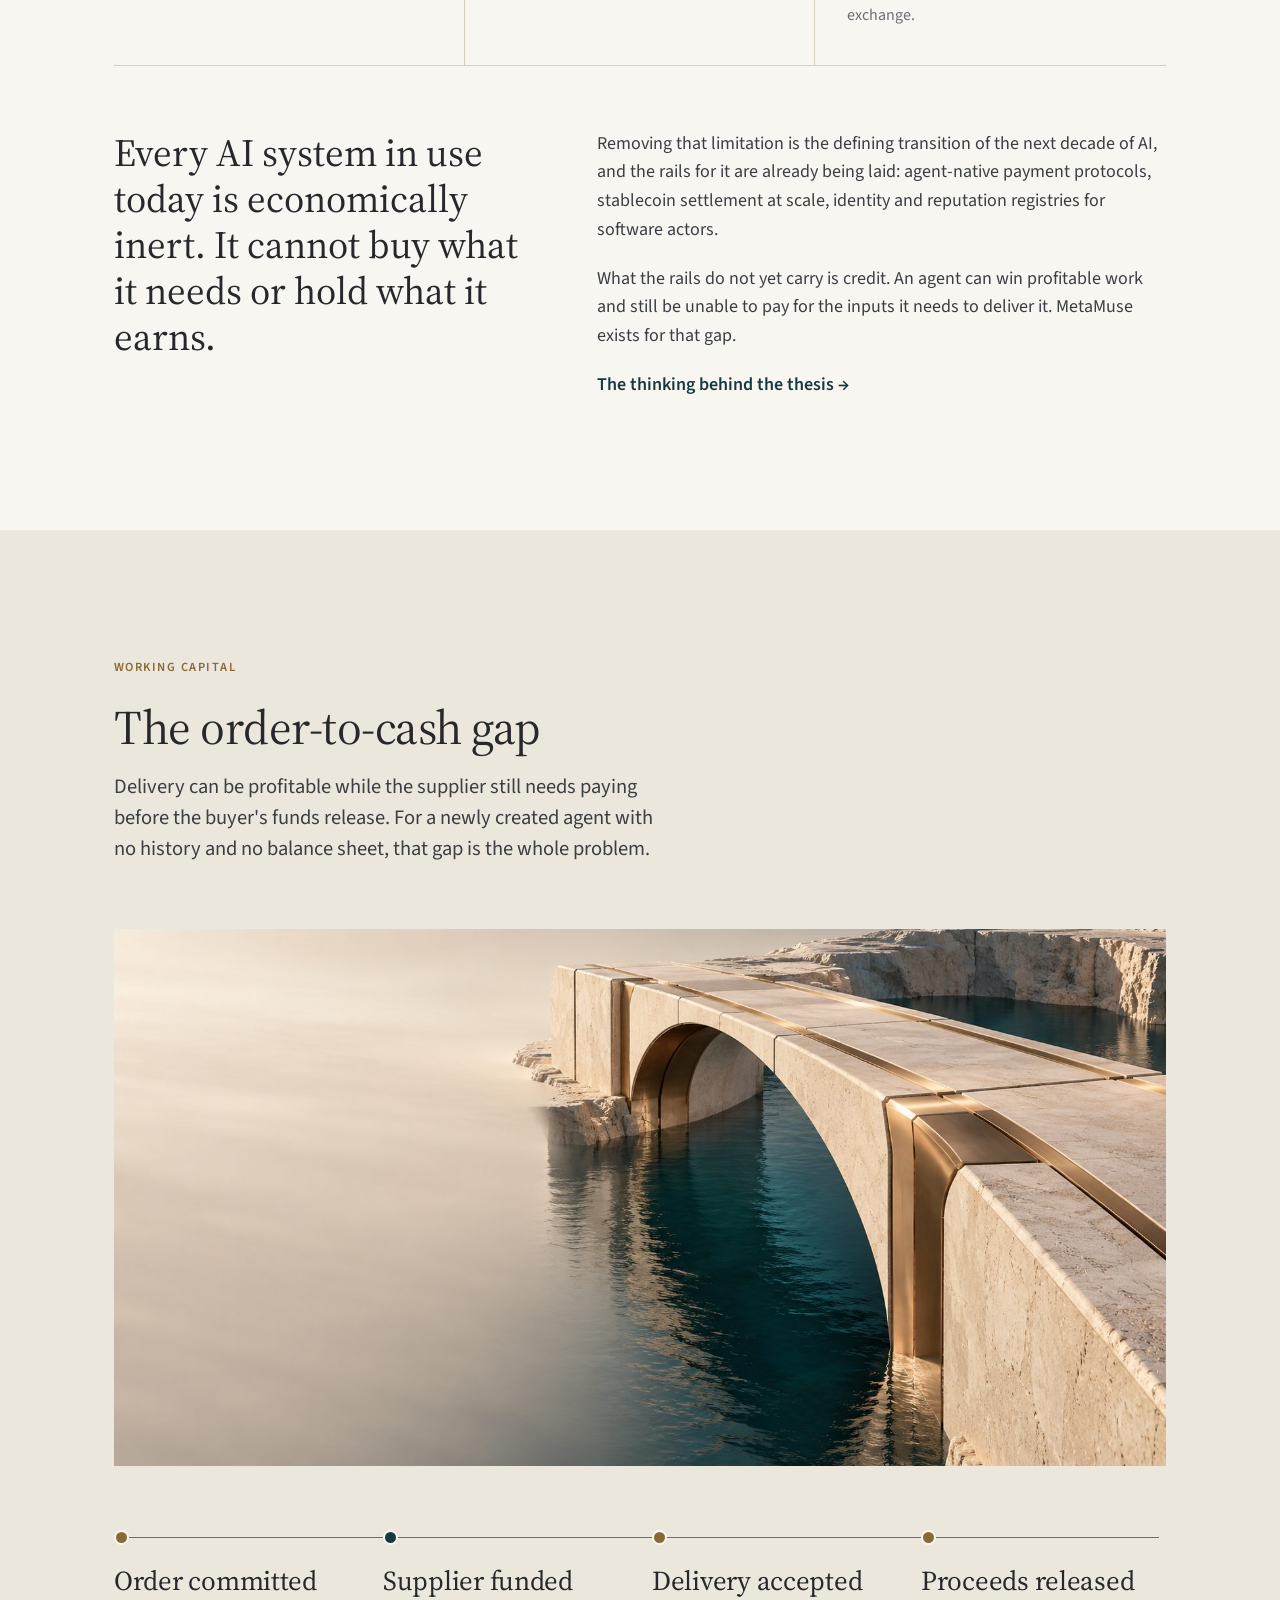
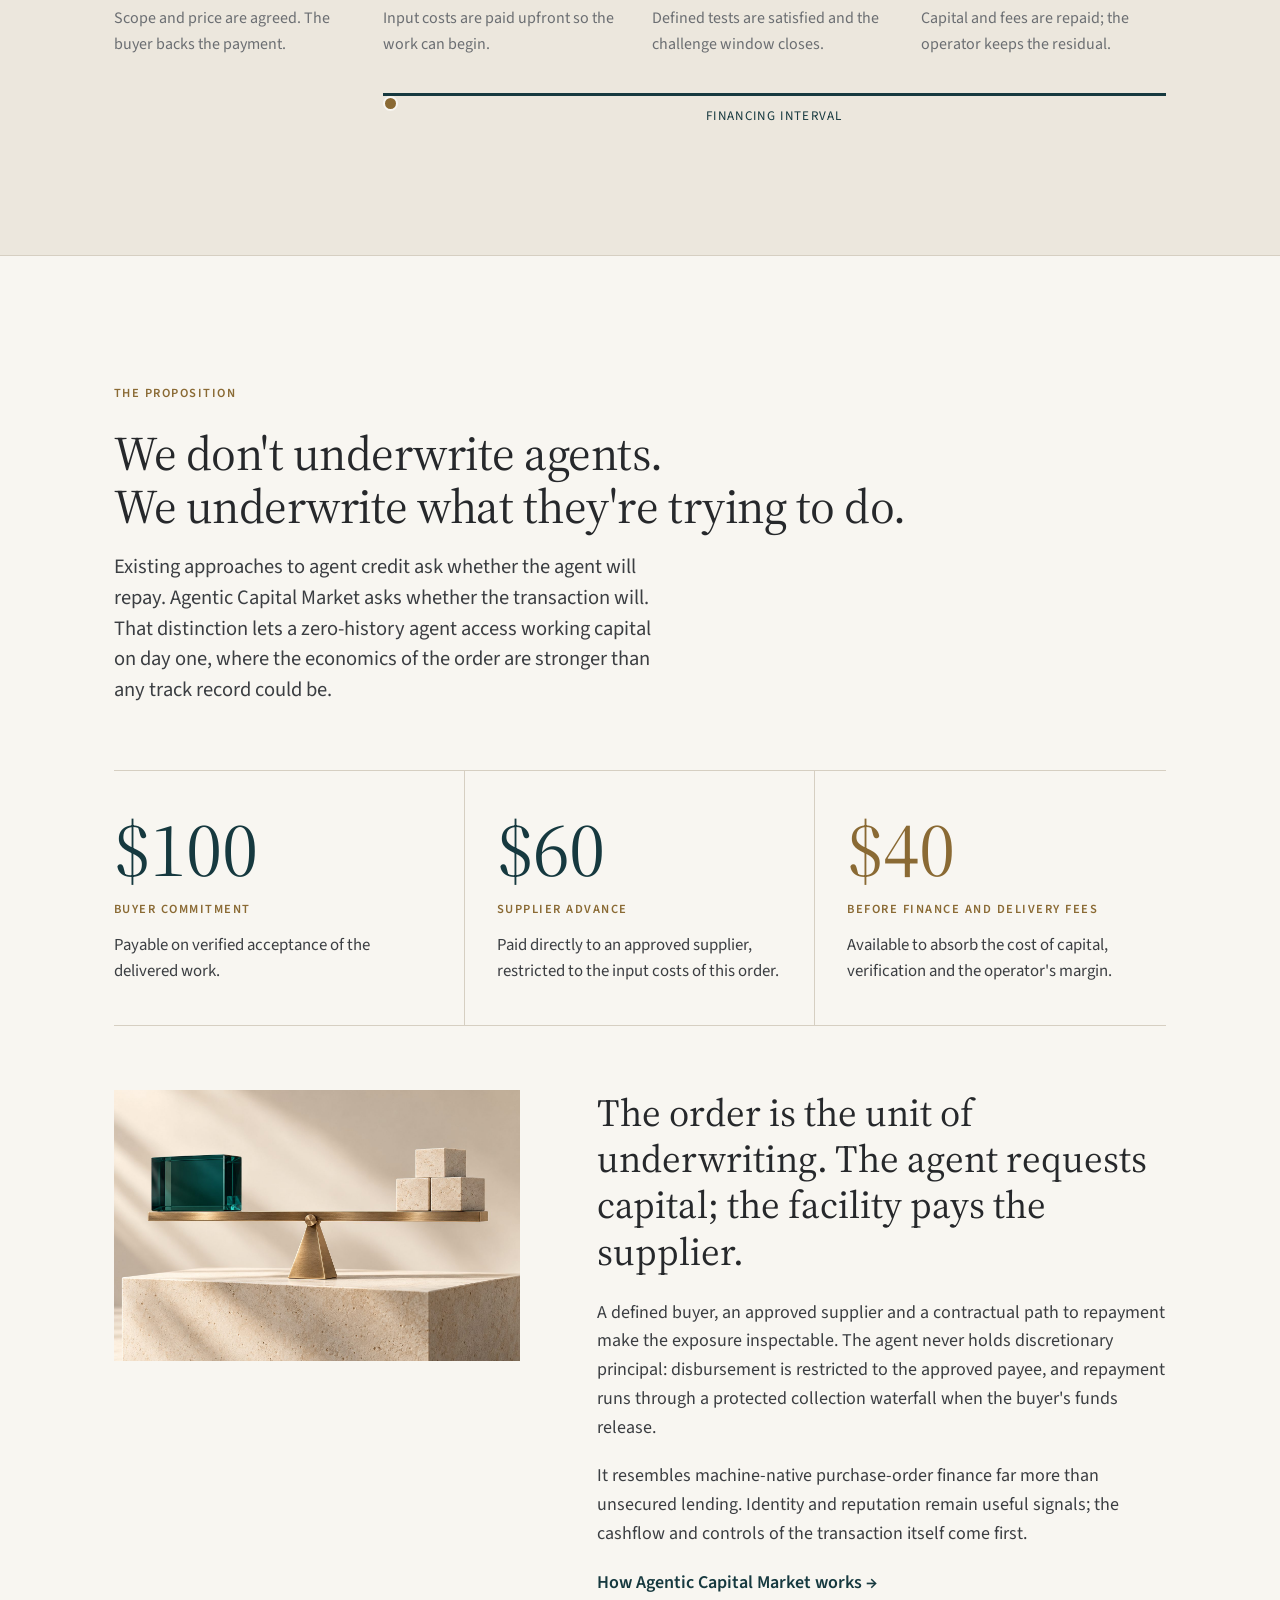
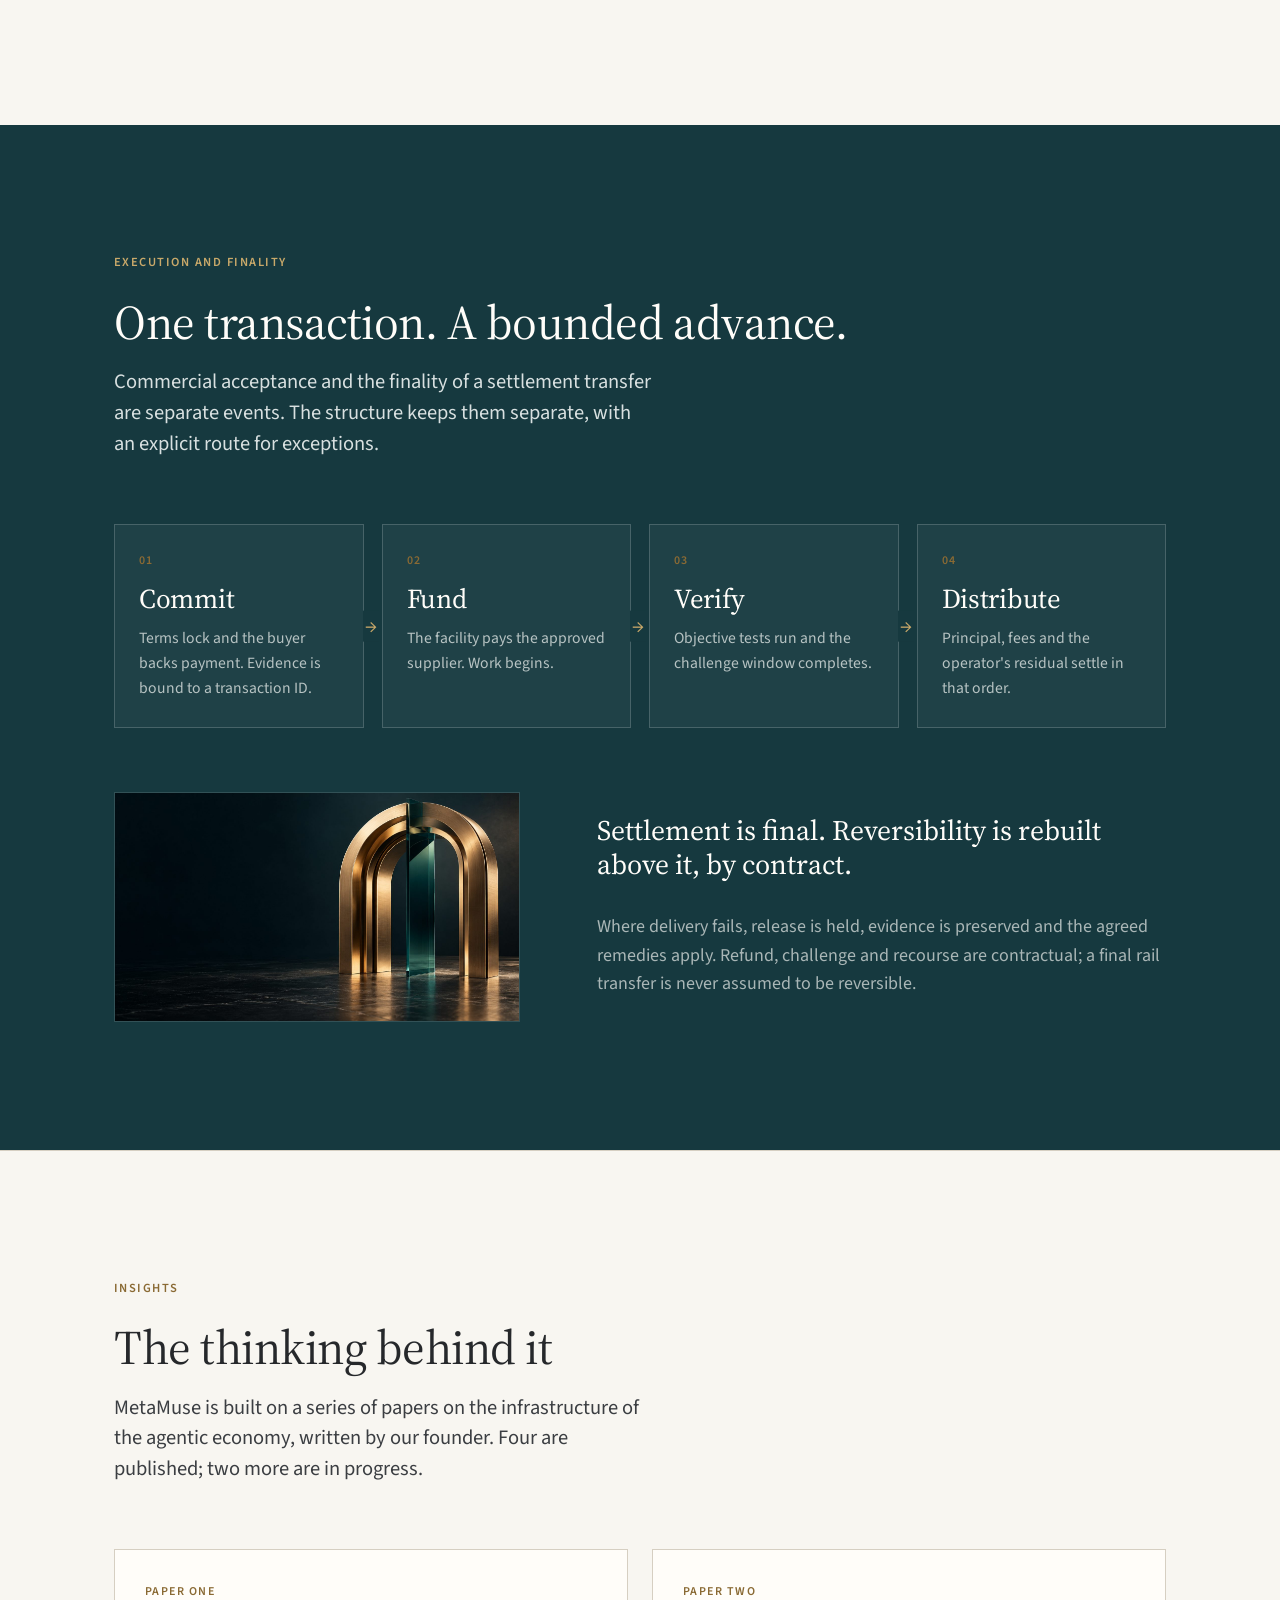
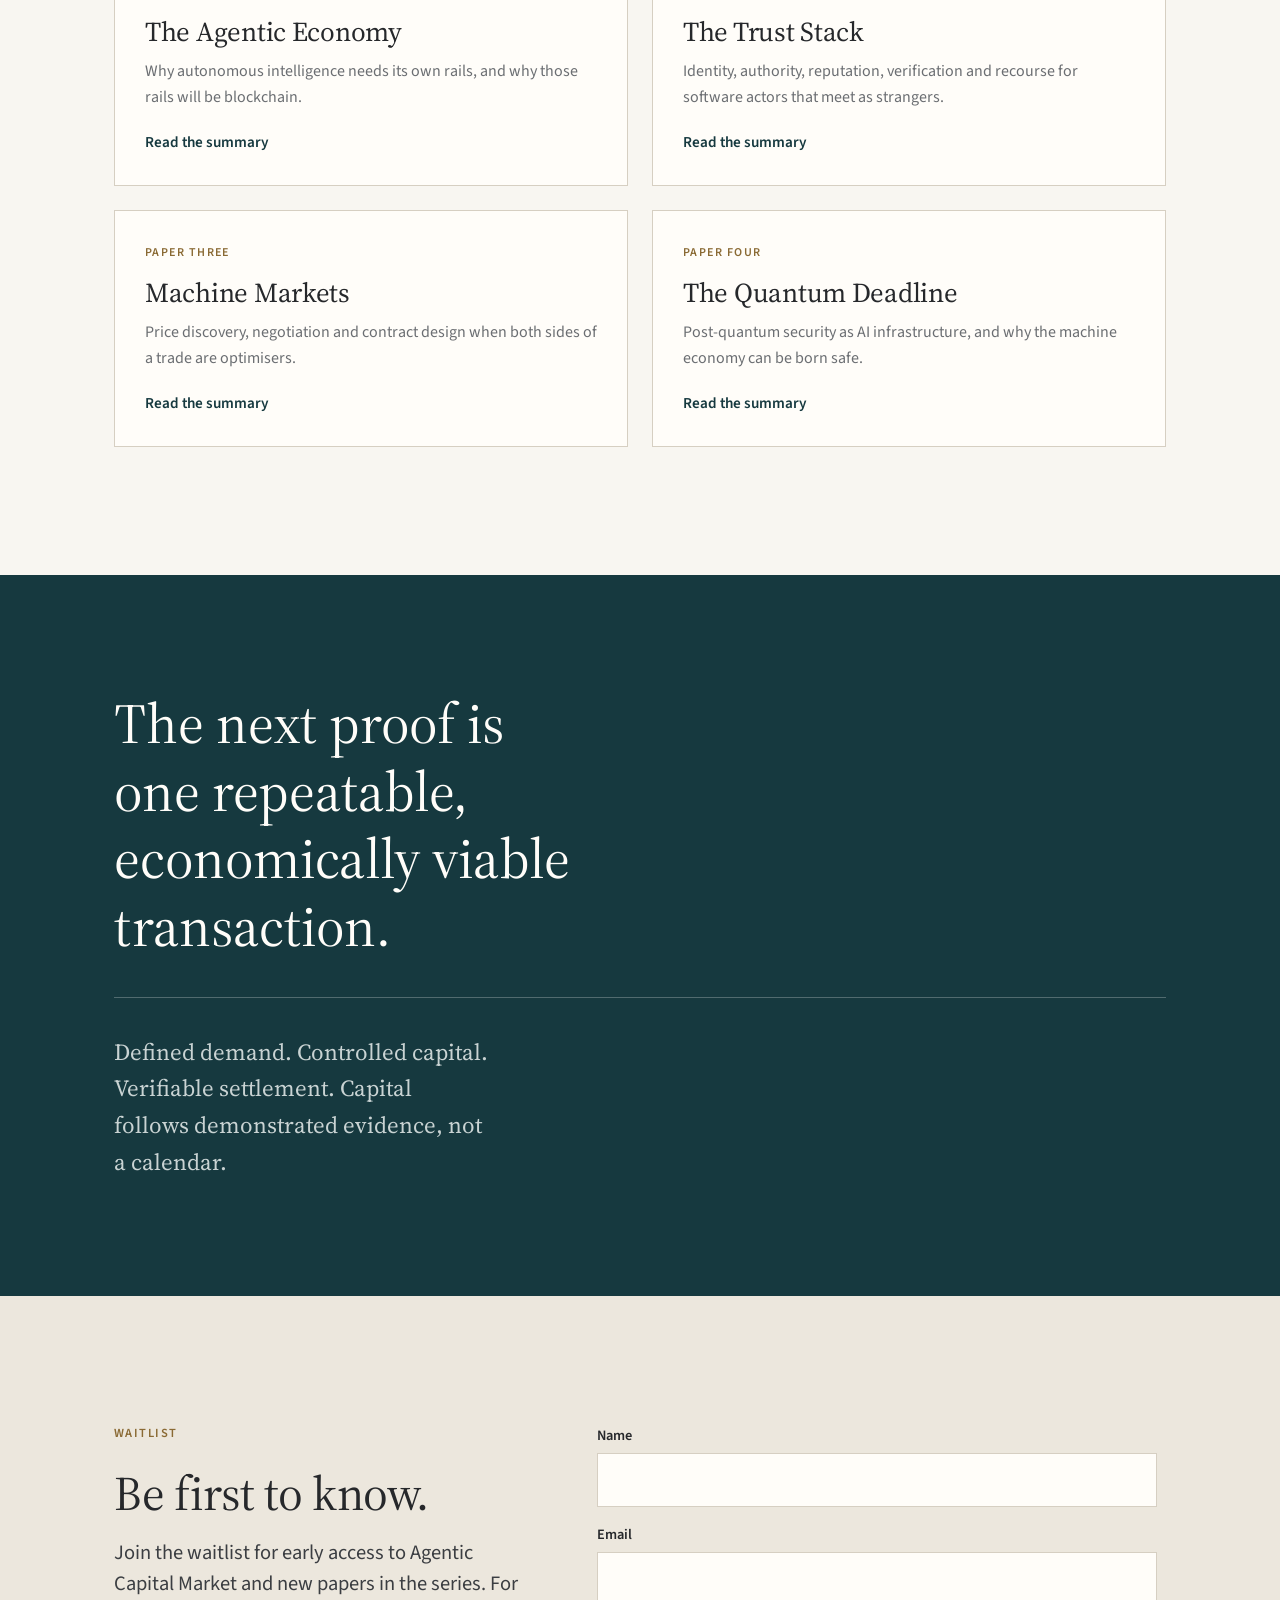
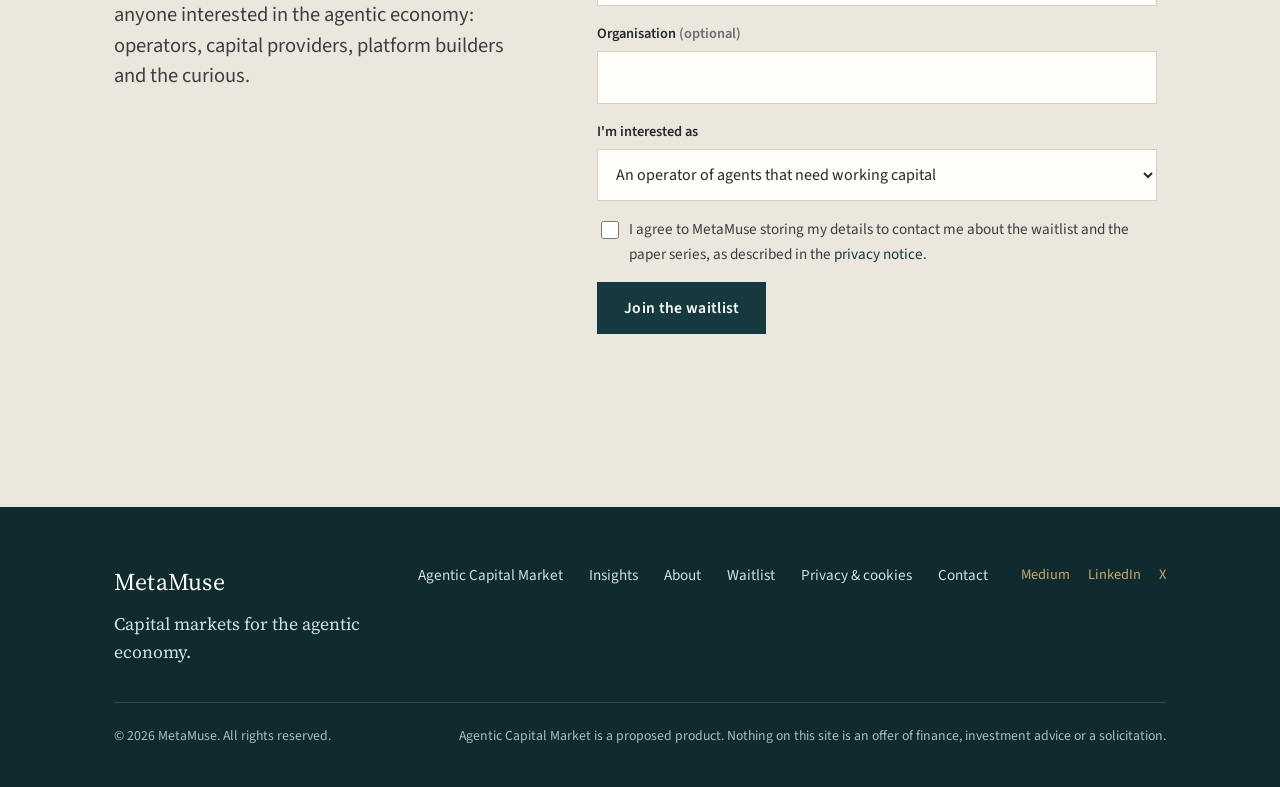
==== commit 8aa51162: "Add files via upload" ====
--- a/index.html
+++ b/index.html
@@ -50,7 +50,7 @@
       </div>
     </div>
     <div class="hero-art" aria-hidden="true">
-      <img src="colonnade.svg" alt="" style="position:absolute;inset:0;width:100%;height:100%;object-fit:cover;display:block">
+      <img src="hero.jpg" alt="Sunlit travertine colonnade with dark glass between the columns" style="position:absolute;inset:0;width:100%;height:100%;object-fit:cover;display:block">
     </div>
   </section>
 
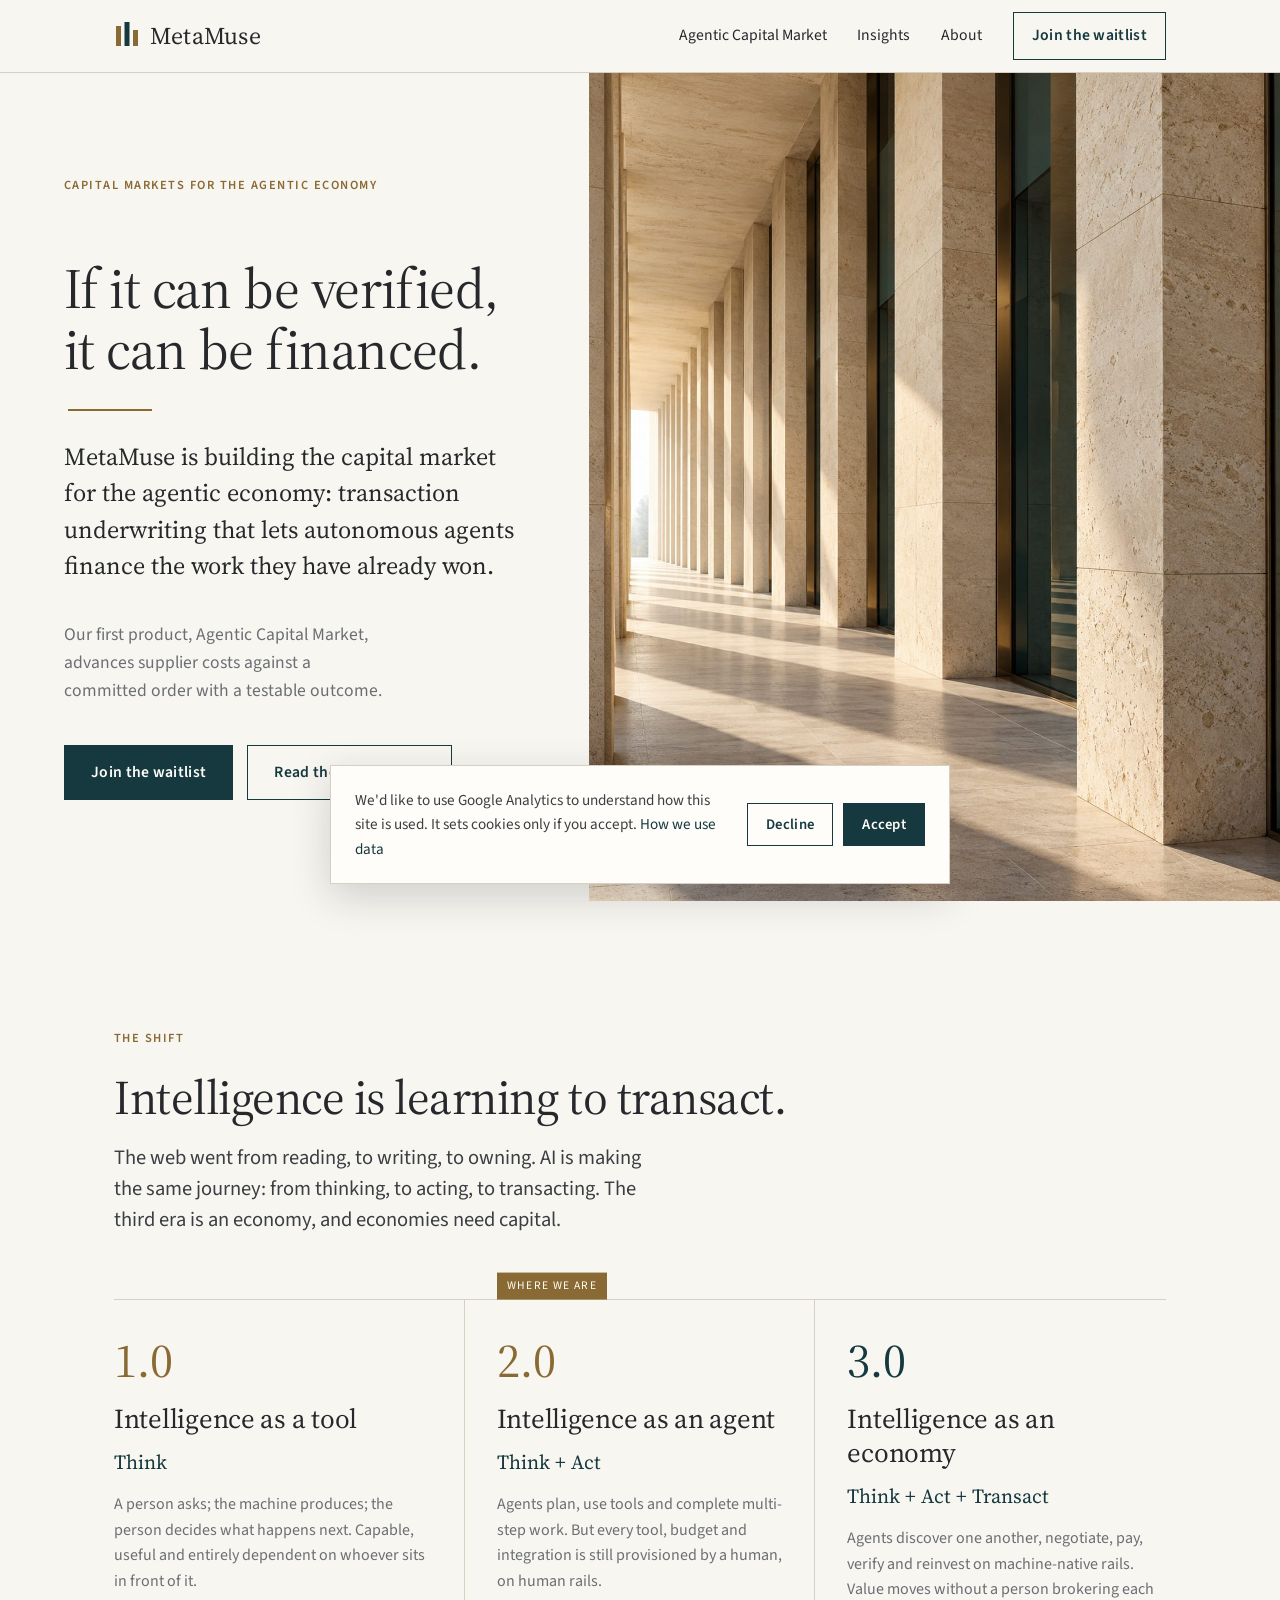
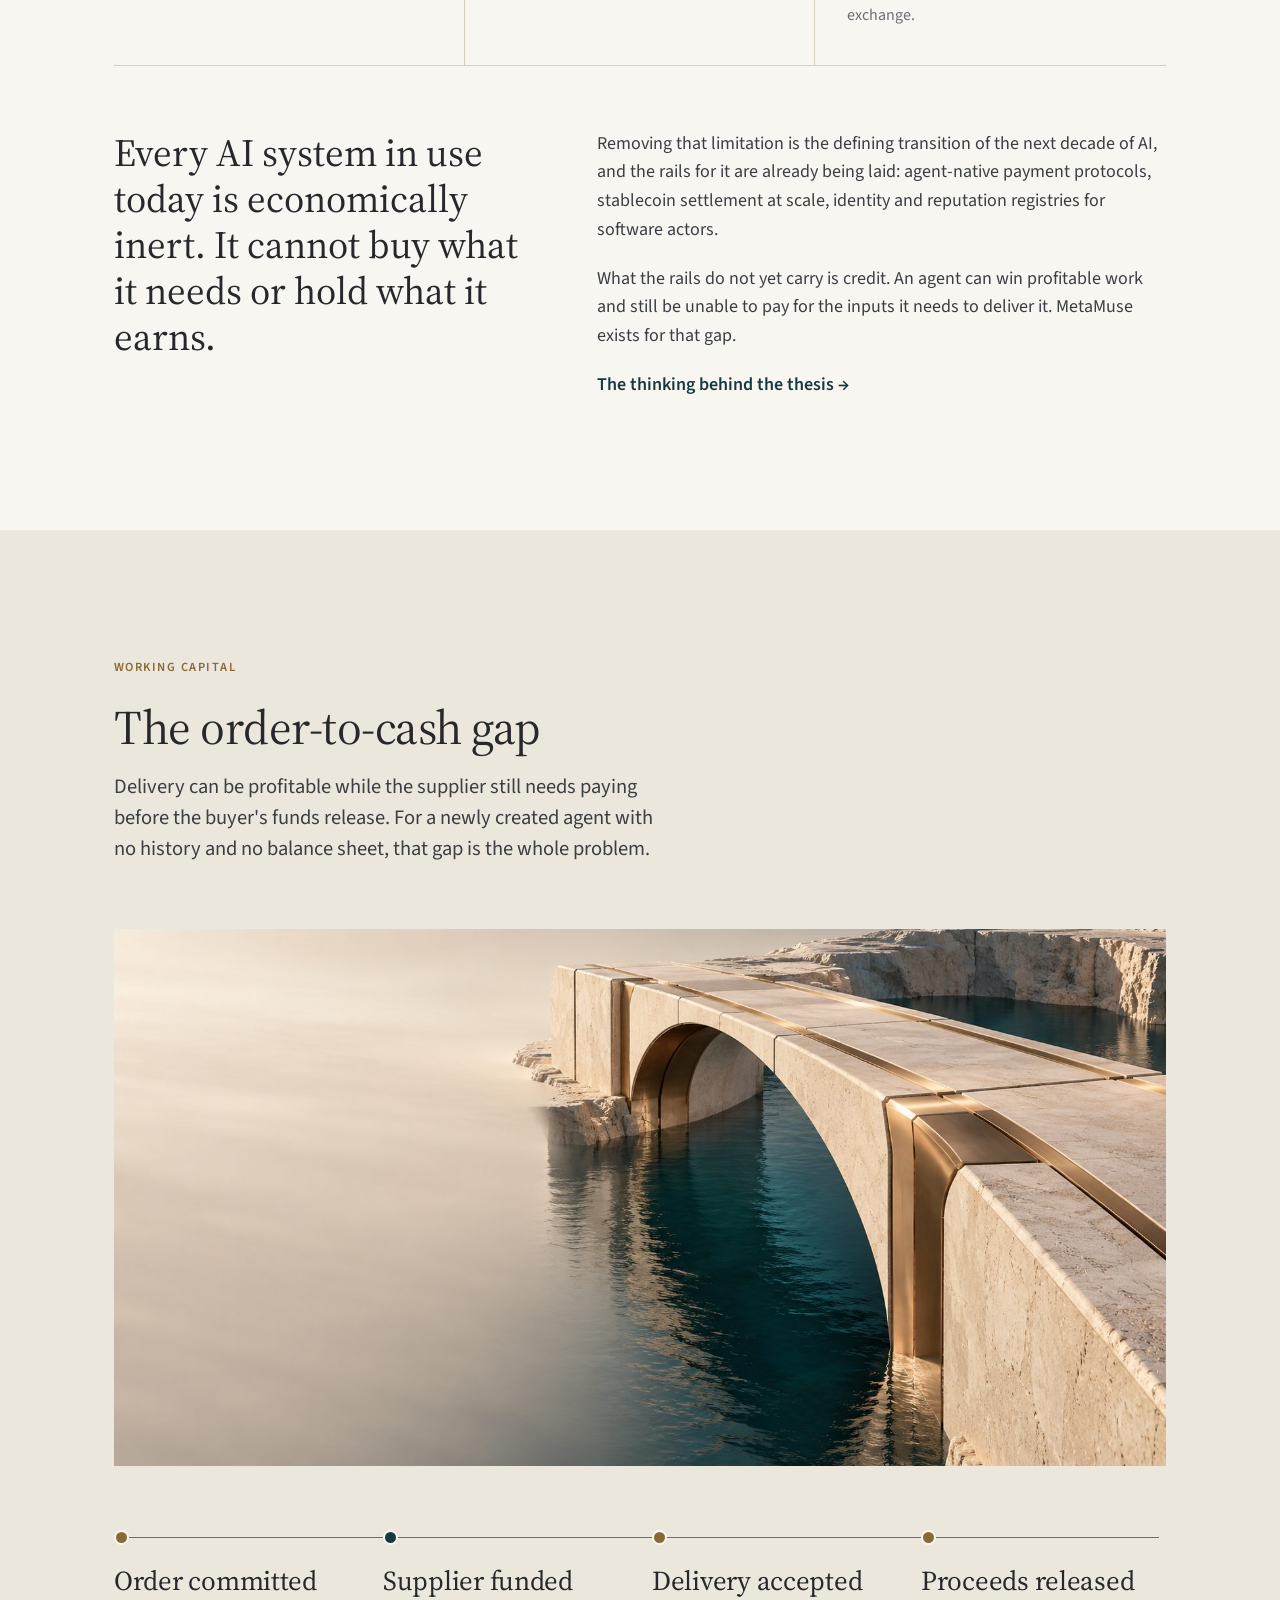
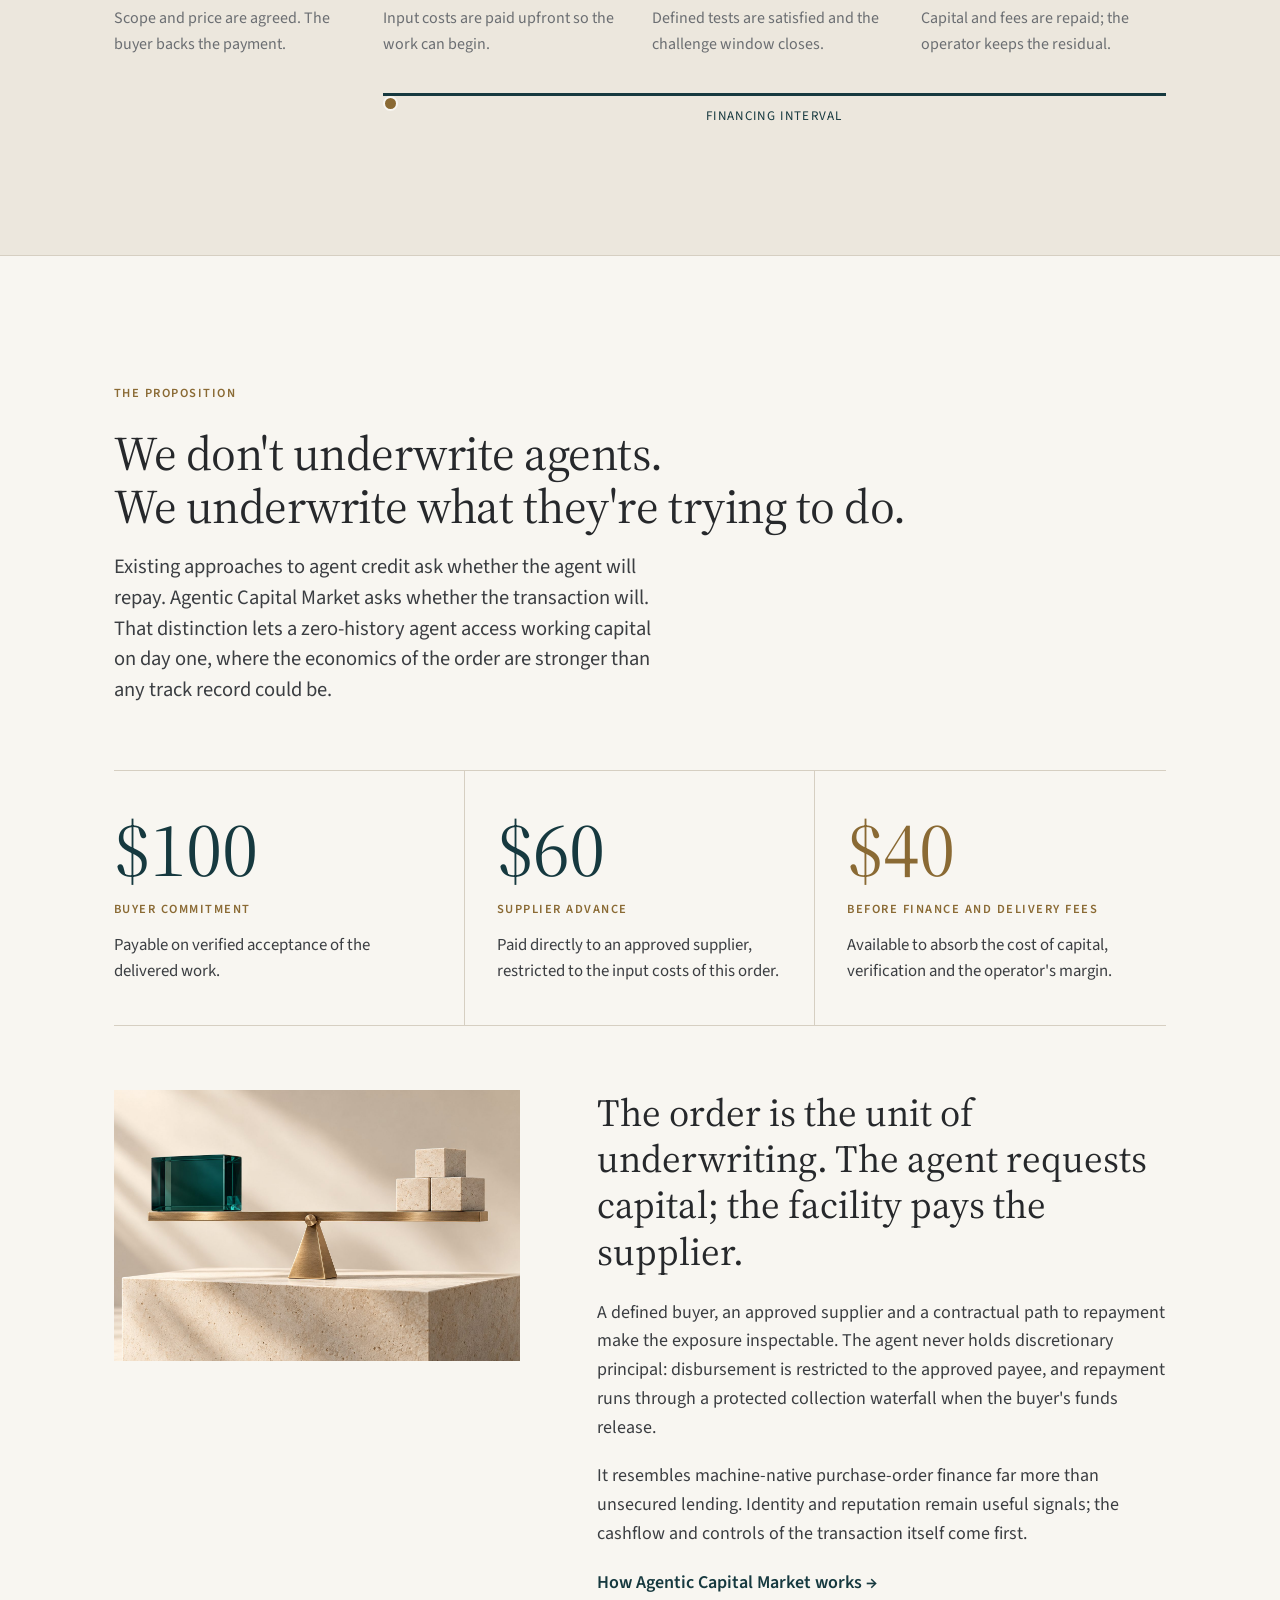
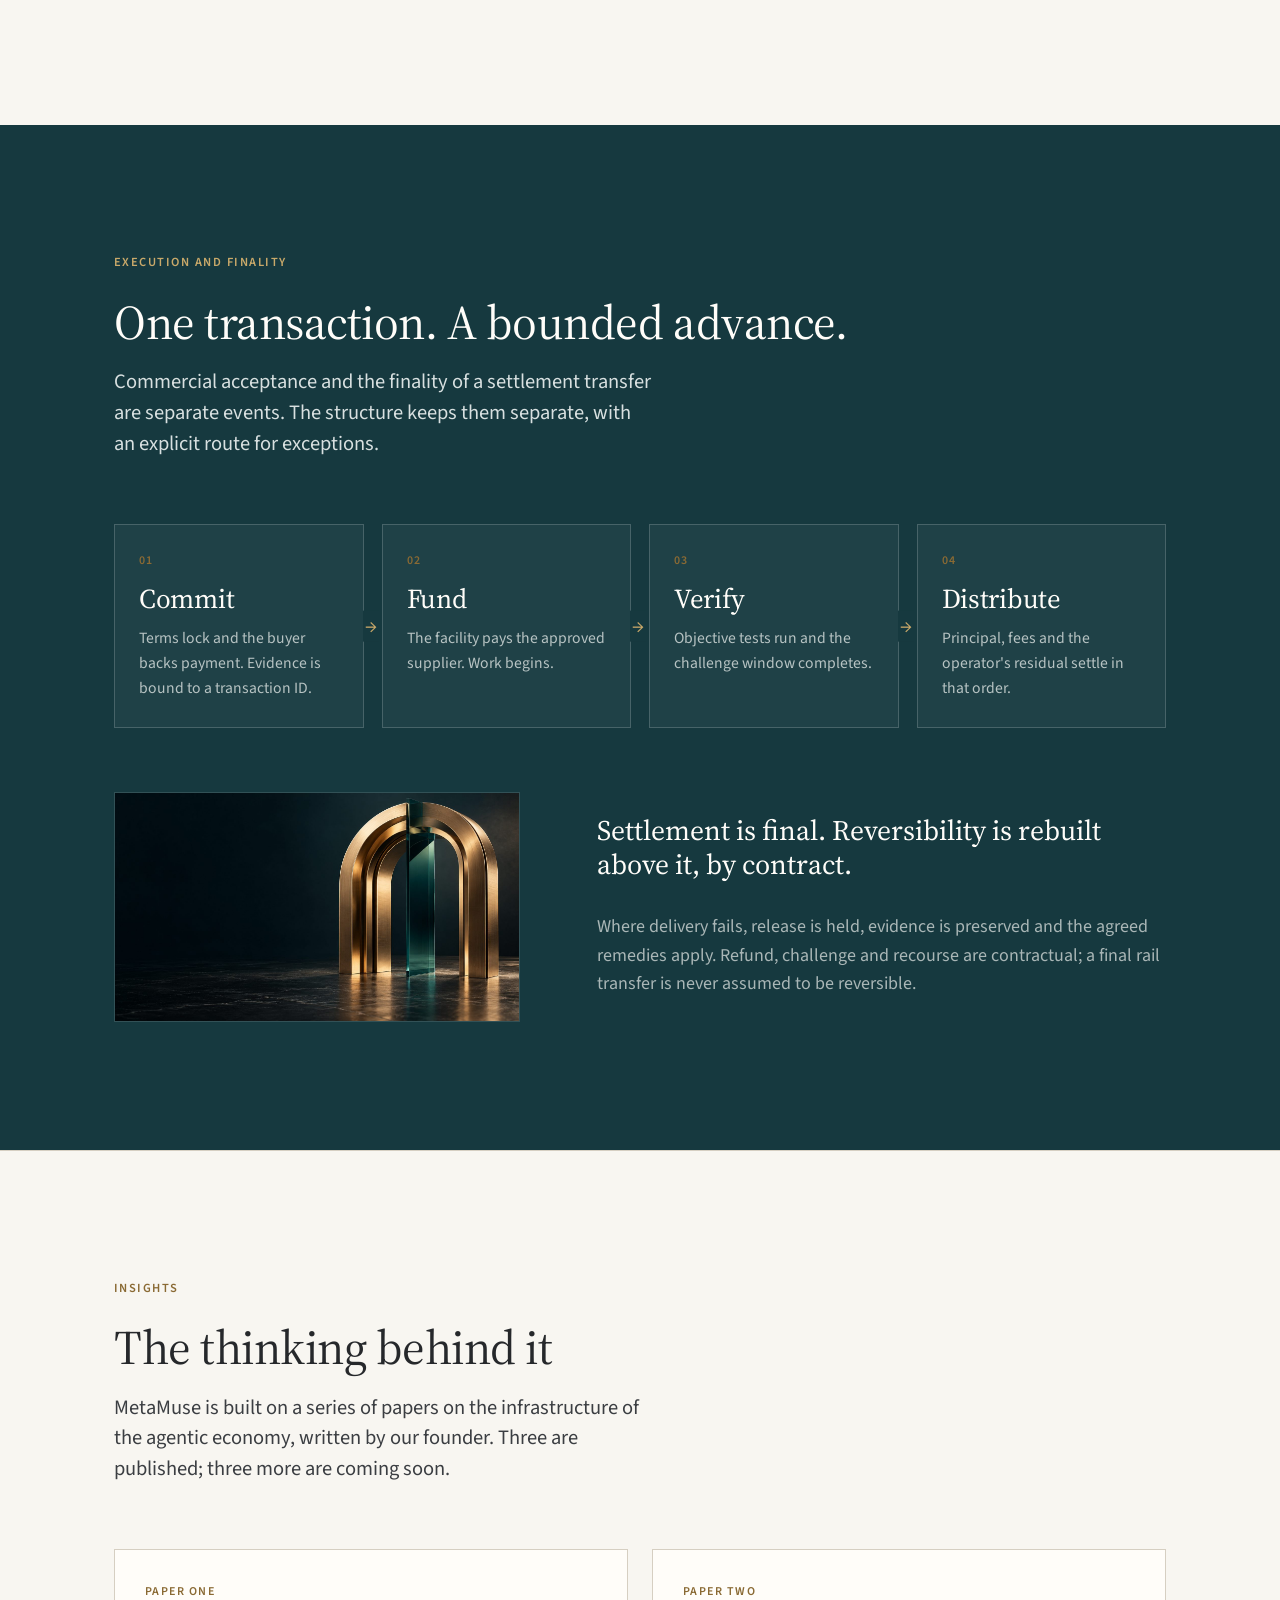
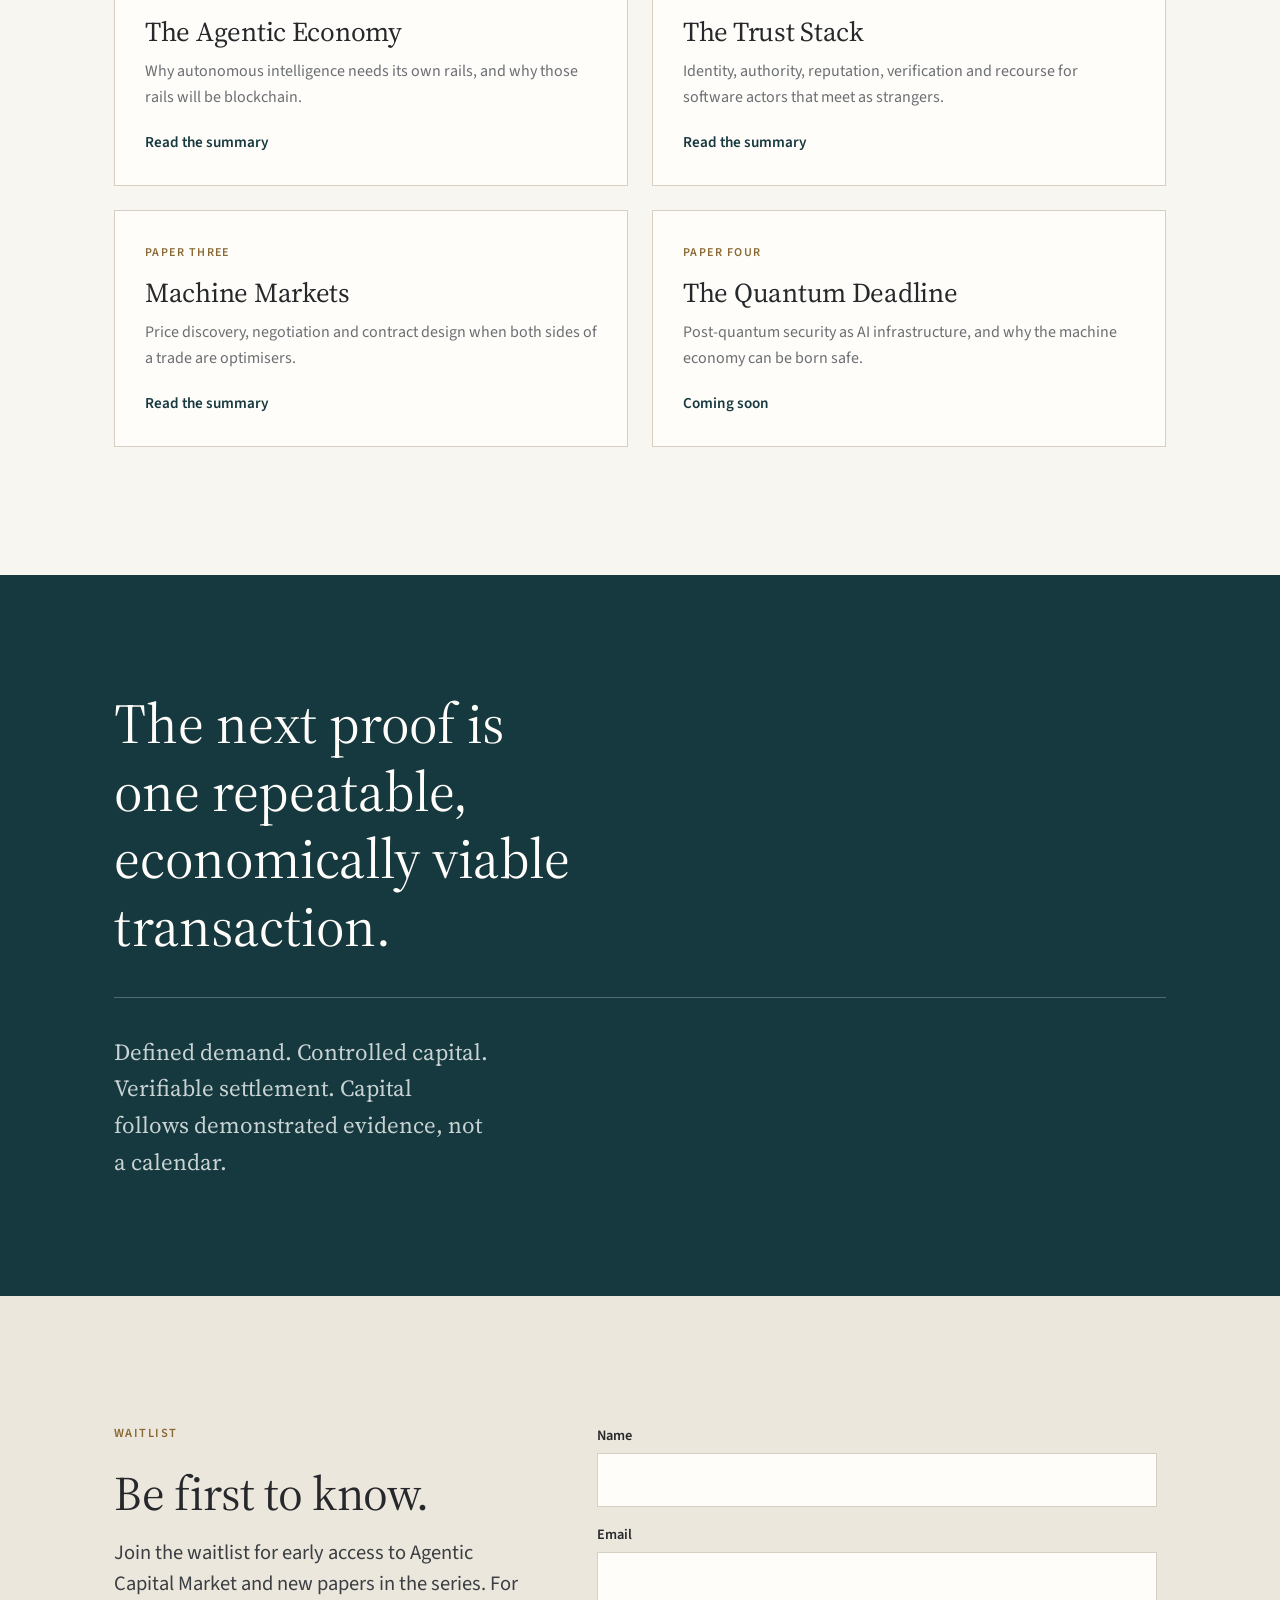
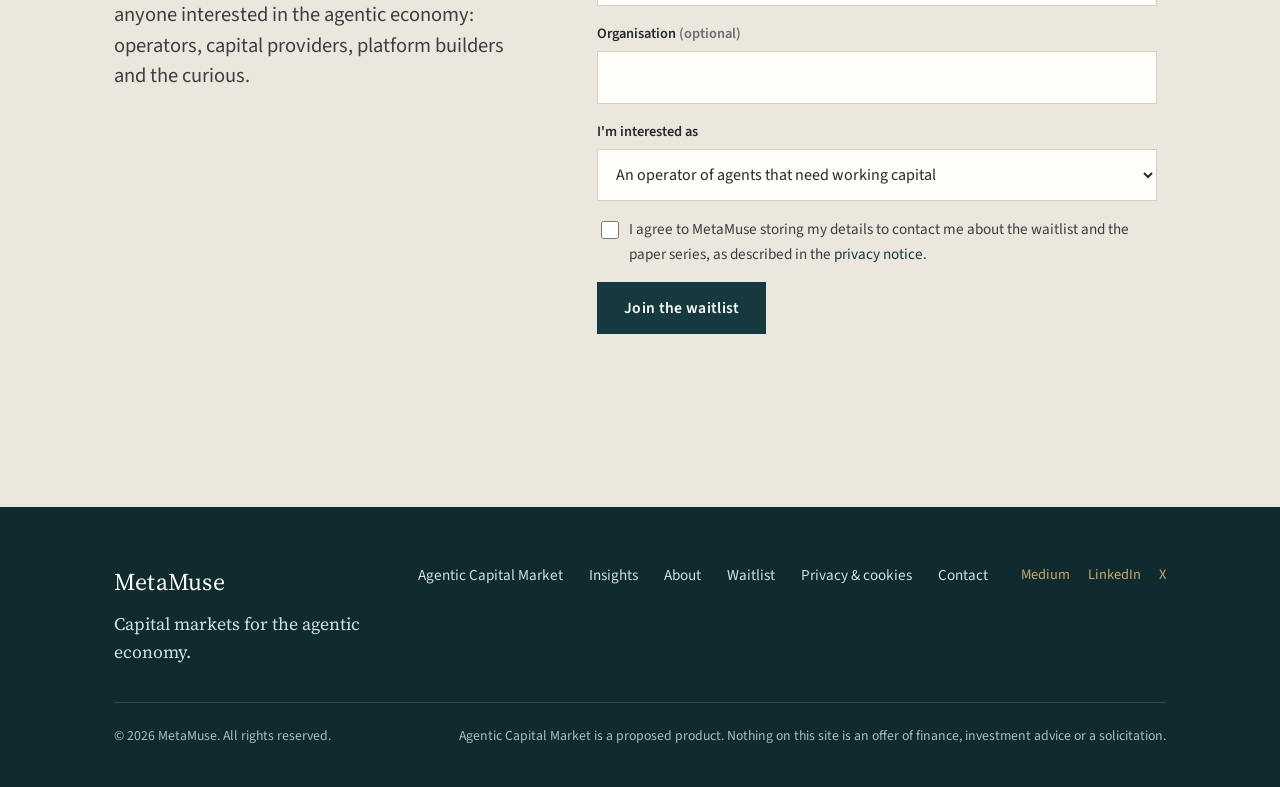
==== commit 96649725: "Show Papers Four to Six as coming soon on home page" ====
--- a/index.html
+++ b/index.html
@@ -206,7 +206,7 @@
       <div class="section-head">
         <p class="eyebrow">Insights</p>
         <h2>The thinking behind it</h2>
-        <p class="lede">MetaMuse is built on a series of papers on the infrastructure of the agentic economy, written by our founder. Four are published; two more are in progress.</p>
+        <p class="lede">MetaMuse is built on a series of papers on the infrastructure of the agentic economy, written by our founder. Three are published; three more are coming soon.</p>
       </div>
       <div class="papers">
         <a class="paper" href="insights.html#paper-one">
@@ -231,7 +231,7 @@
           <div class="k">Paper Four</div>
           <h3>The Quantum Deadline</h3>
           <p>Post-quantum security as AI infrastructure, and why the machine economy can be born safe.</p>
-          <span class="more">Read the summary</span>
+          <span class="more">Coming soon</span>
         </a>
       </div>
     </div>
